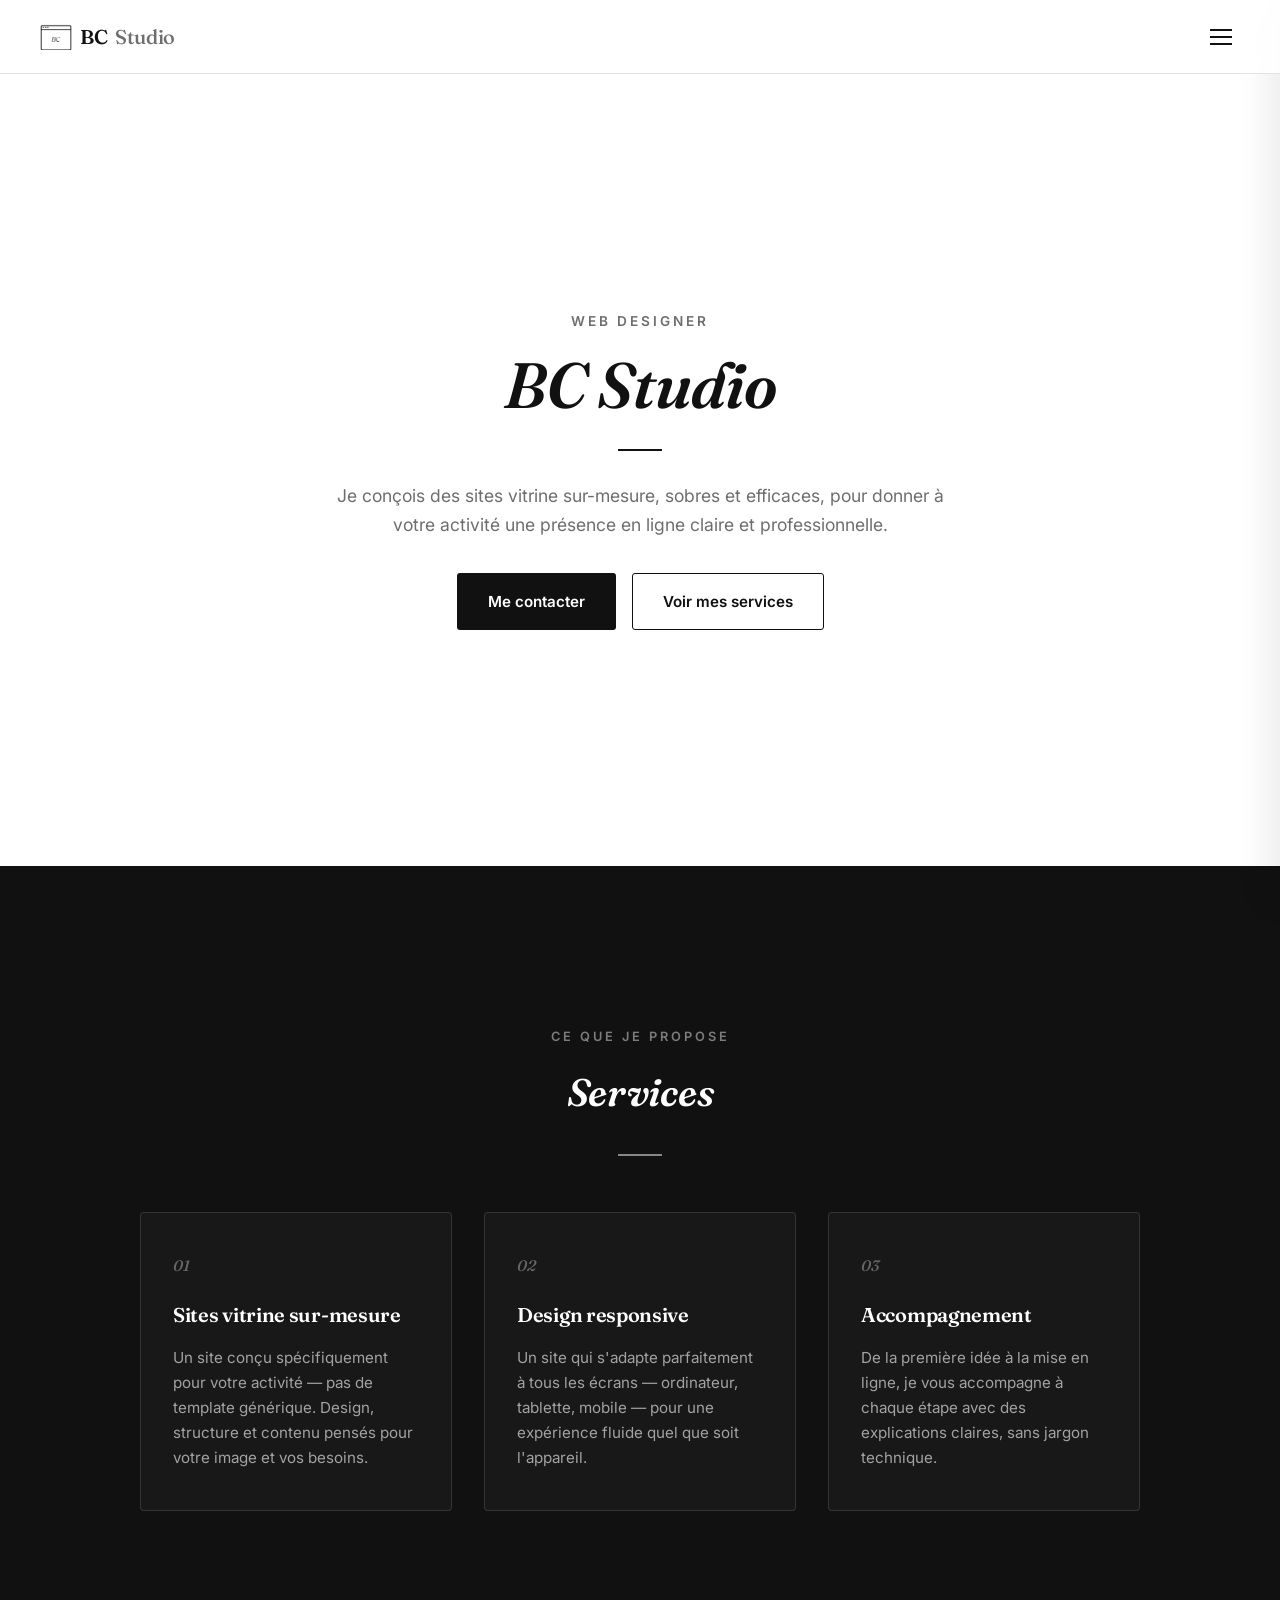
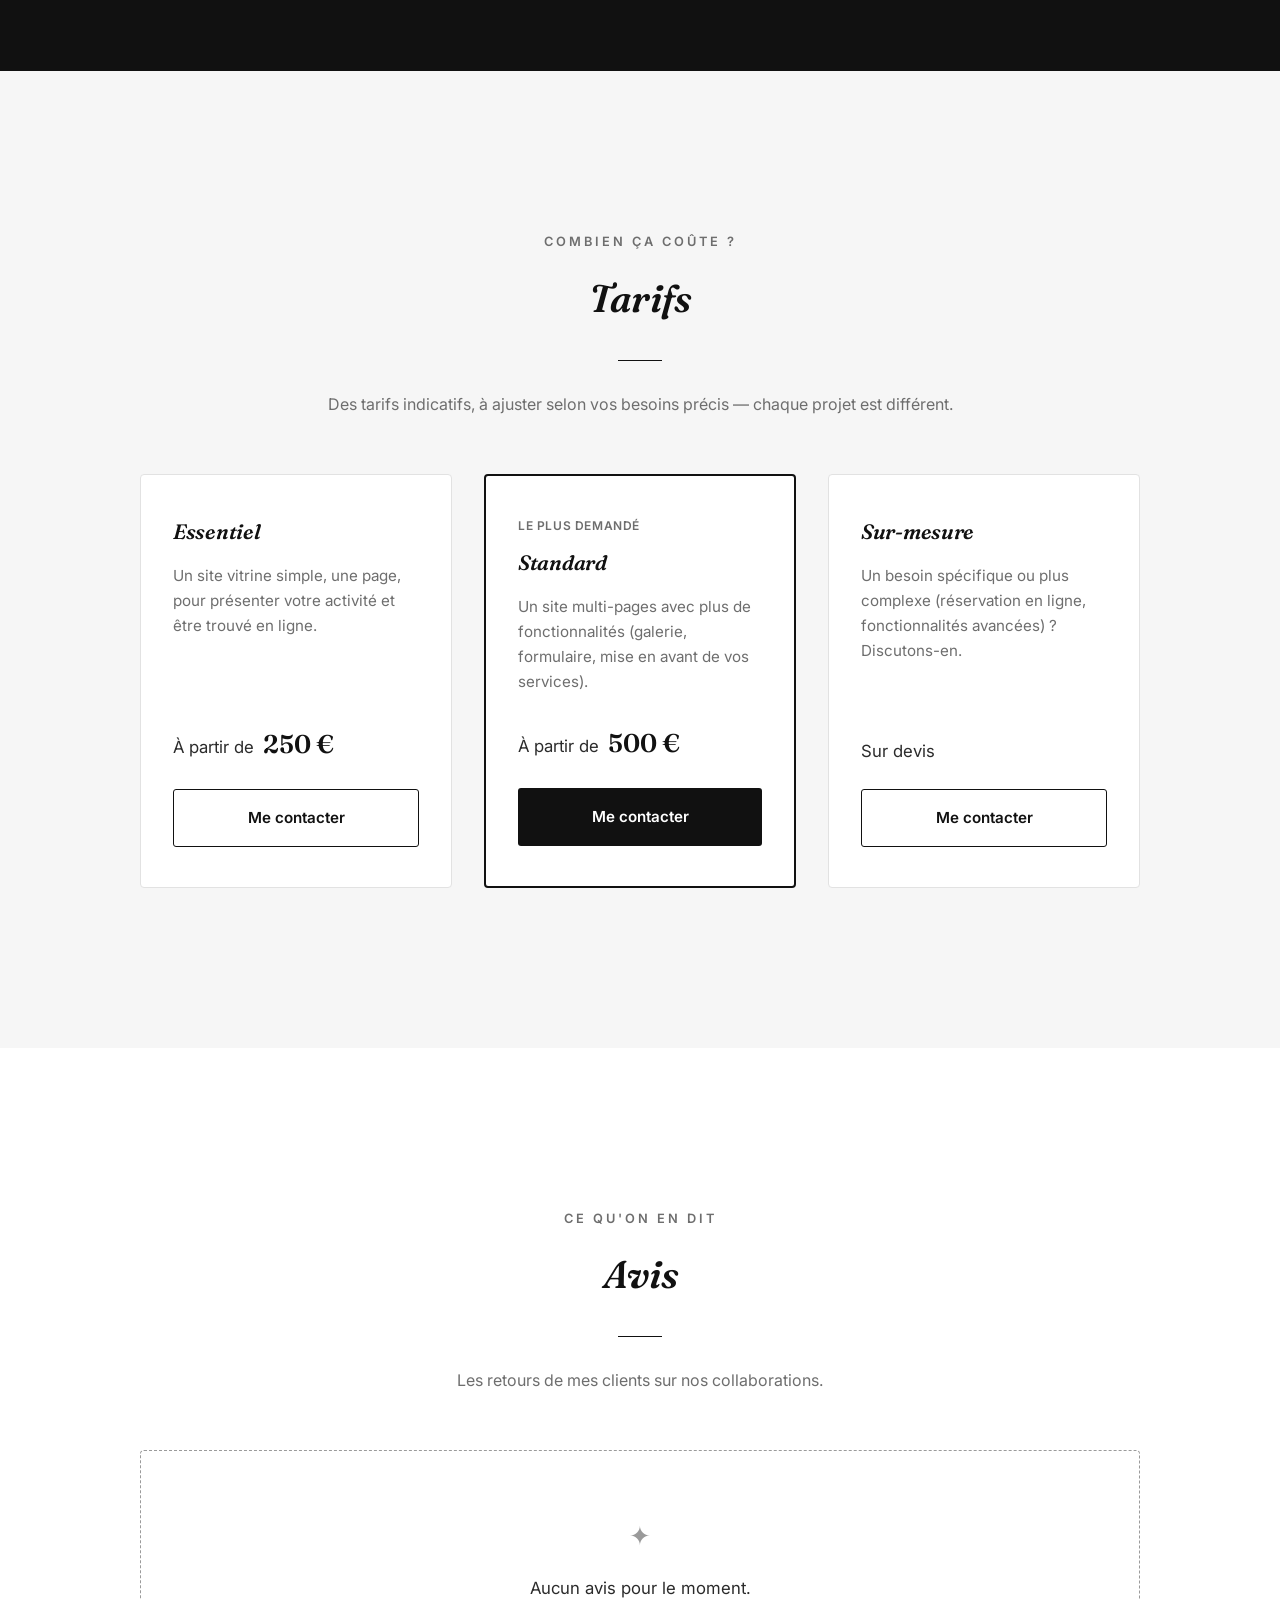
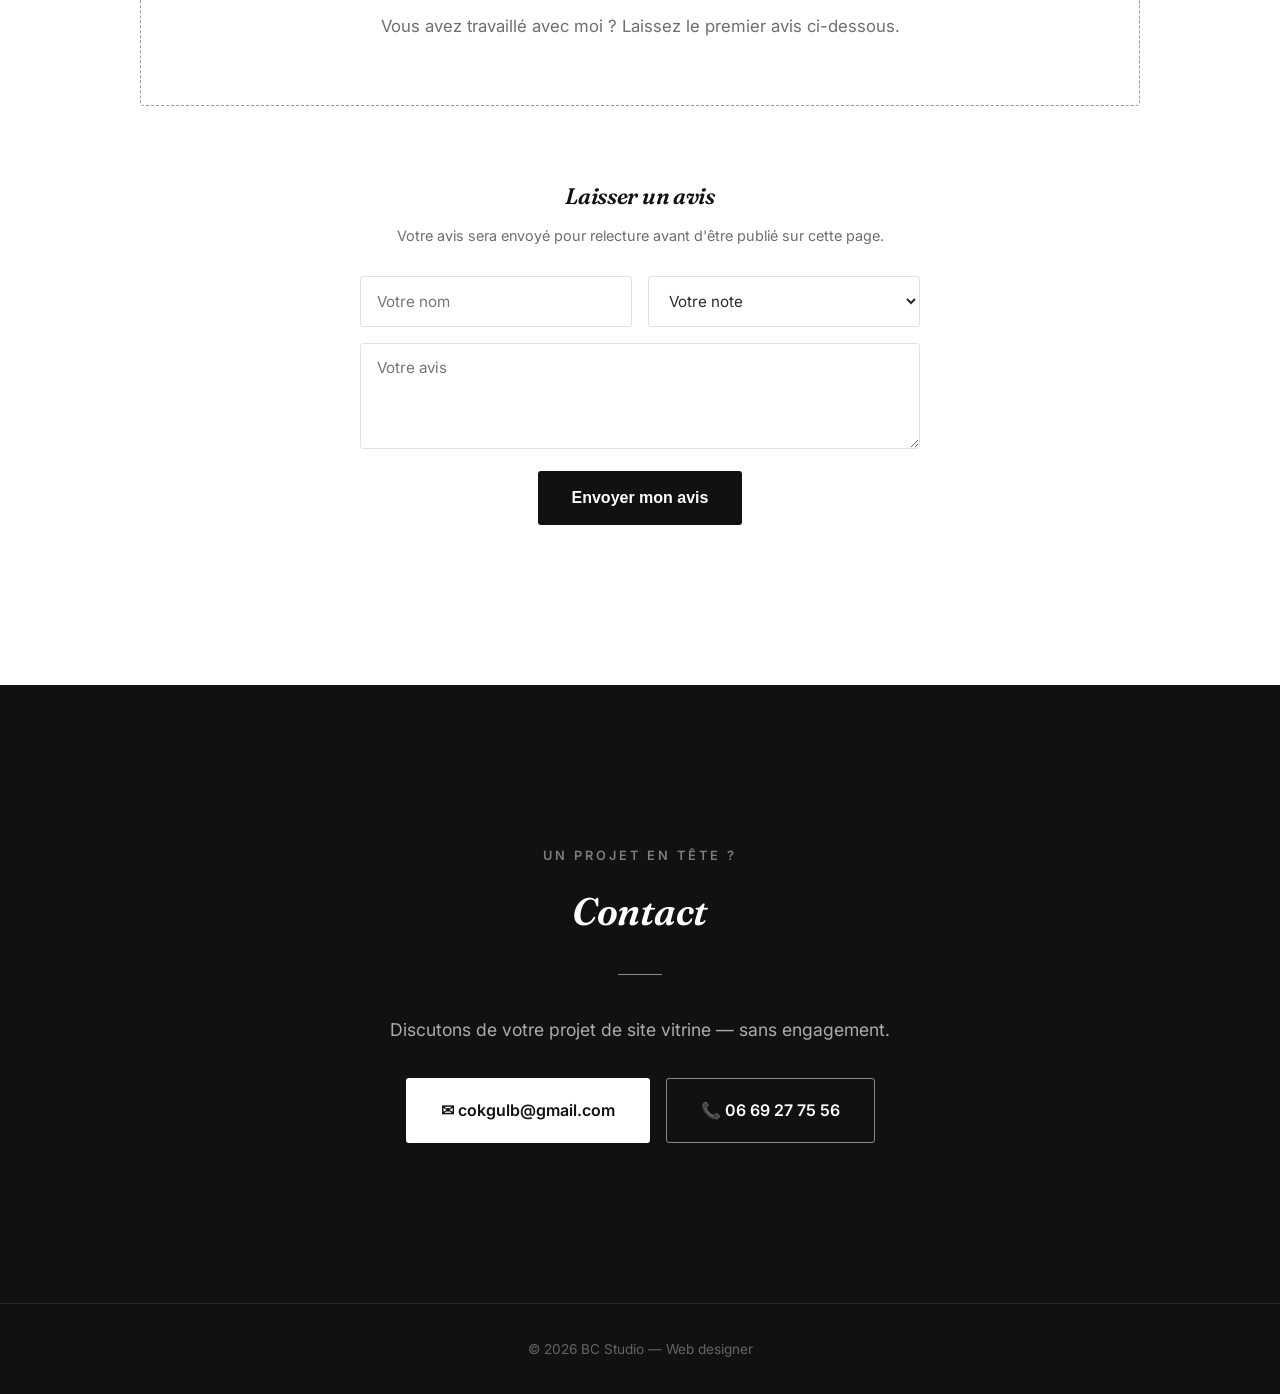
==== index.html @ 3c4952d8 "Sépare Réalisations & Concepts dans une page dédiée Fusionne les liens de nav 'Réalisations' et 'Con" ====
<!DOCTYPE html>
<html lang="fr">
<head>
<meta charset="UTF-8">
<meta name="viewport" content="width=device-width, initial-scale=1.0">
<title>BC Studio — Web Designer</title>
<meta name="description" content="BC Studio — création de sites vitrine sur-mesure pour commerçants et indépendants.">
<link rel="icon" type="image/png" href="images/bc-studio-favicon.png">

<link rel="preconnect" href="https://fonts.googleapis.com">
<link rel="preconnect" href="https://fonts.gstatic.com" crossorigin>
<link href="https://fonts.googleapis.com/css2?family=Fraunces:opsz,wght@9..144,500;9..144,600;9..144,700&family=Inter:wght@400;500;600&display=swap" rel="stylesheet">

<link rel="stylesheet" href="css/style.css">
</head>
<body>

<header class="site-header" id="siteHeader">
  <div class="header-inner">
    <a href="#accueil" class="logo"><img src="images/bc-studio-logo-crop.png" alt="Logo BC Studio" class="logo-icon">BC<span>Studio</span></a>
    <button class="nav-toggle" id="navToggle" aria-label="Menu">
      <span></span><span></span><span></span>
    </button>
  </div>
</header>
<div class="nav-backdrop" id="navBackdrop"></div>
<nav class="nav" id="nav">
  <a href="#accueil">Accueil</a>
  <a href="#services">Services</a>
  <a href="realisations.html">Réalisations &amp; Concepts</a>
  <a href="#tarifs">Tarifs</a>
  <a href="#avis">Avis</a>
  <a href="#contact">Contact</a>
</nav>

<section class="hero" id="accueil">
  <div class="hero-inner fade-in">
    <p class="kicker">Web designer</p>
    <h1>BC Studio</h1>
    <div class="divider-line"></div>
    <p class="hero-text">Je conçois des sites vitrine sur-mesure, sobres et efficaces, pour donner à votre activité une présence en ligne claire et professionnelle.</p>
    <div class="hero-actions">
      <a href="mailto:cokgulb@gmail.com" class="btn btn-primary">Me contacter</a>
      <a href="#services" class="btn btn-outline">Voir mes services</a>
    </div>
  </div>
</section>

<section class="section section-dark" id="services">
  <div class="section-inner">
    <p class="eyebrow fade-in">Ce que je propose</p>
    <h2 class="fade-in">Services</h2>
    <div class="divider-line fade-in"></div>

    <div class="card-grid">
      <div class="card fade-in">
        <div class="card-number">01</div>
        <h3>Sites vitrine sur-mesure</h3>
        <p>Un site conçu spécifiquement pour votre activité — pas de template générique. Design, structure et contenu pensés pour votre image et vos besoins.</p>
      </div>
      <div class="card fade-in">
        <div class="card-number">02</div>
        <h3>Design responsive</h3>
        <p>Un site qui s'adapte parfaitement à tous les écrans — ordinateur, tablette, mobile — pour une expérience fluide quel que soit l'appareil.</p>
      </div>
      <div class="card fade-in">
        <div class="card-number">03</div>
        <h3>Accompagnement</h3>
        <p>De la première idée à la mise en ligne, je vous accompagne à chaque étape avec des explications claires, sans jargon technique.</p>
      </div>
    </div>
  </div>
</section>

<section class="section section-alt" id="tarifs">
  <div class="section-inner">
    <p class="eyebrow fade-in">Combien ça coûte ?</p>
    <h2 class="fade-in">Tarifs</h2>
    <div class="divider-line fade-in"></div>
    <p class="concepts-intro fade-in">Des tarifs indicatifs, à ajuster selon vos besoins précis — chaque projet est différent.</p>

    <div class="pricing-grid">
      <div class="pricing-card fade-in">
        <h3>Essentiel</h3>
        <p class="pricing-desc">Un site vitrine simple, une page, pour présenter votre activité et être trouvé en ligne.</p>
        <div class="pricing-amount">À partir de <span>250 €</span></div>
        <a href="mailto:cokgulb@gmail.com" class="btn btn-outline">Me contacter</a>
      </div>
      <div class="pricing-card pricing-card-highlight fade-in">
        <p class="pricing-tag">Le plus demandé</p>
        <h3>Standard</h3>
        <p class="pricing-desc">Un site multi-pages avec plus de fonctionnalités (galerie, formulaire, mise en avant de vos services).</p>
        <div class="pricing-amount">À partir de <span>500 €</span></div>
        <a href="mailto:cokgulb@gmail.com" class="btn btn-primary">Me contacter</a>
      </div>
      <div class="pricing-card fade-in">
        <h3>Sur-mesure</h3>
        <p class="pricing-desc">Un besoin spécifique ou plus complexe (réservation en ligne, fonctionnalités avancées) ? Discutons-en.</p>
        <div class="pricing-amount">Sur devis</div>
        <a href="mailto:cokgulb@gmail.com" class="btn btn-outline">Me contacter</a>
      </div>
    </div>
  </div>
</section>

<section class="section" id="avis">
  <div class="section-inner">
    <p class="eyebrow fade-in">Ce qu'on en dit</p>
    <h2 class="fade-in">Avis</h2>
    <div class="divider-line fade-in"></div>
    <p class="concepts-intro fade-in">Les retours de mes clients sur nos collaborations.</p>

    <div class="placeholder-block fade-in">
      <div class="placeholder-icon">✦</div>
      <p>Aucun avis pour le moment.</p>
      <p class="placeholder-sub">Vous avez travaillé avec moi ? Laissez le premier avis ci-dessous.</p>
    </div>

    <div class="review-form-wrap fade-in">
      <h3>Laisser un avis</h3>
      <p class="review-form-sub">Votre avis sera envoyé pour relecture avant d'être publié sur cette page.</p>
      <form class="review-form" id="reviewForm">
        <div class="form-row">
          <input type="text" name="nom" placeholder="Votre nom" required>
          <select name="note" required>
            <option value="" disabled selected>Votre note</option>
            <option value="5">★★★★★</option>
            <option value="4">★★★★☆</option>
            <option value="3">★★★☆☆</option>
            <option value="2">★★☆☆☆</option>
            <option value="1">★☆☆☆☆</option>
          </select>
        </div>
        <textarea name="message" placeholder="Votre avis" rows="4" required></textarea>
        <button type="submit" class="btn btn-primary btn-large">Envoyer mon avis</button>
      </form>
      <div class="form-confirmation" id="reviewConfirmation">Merci pour votre avis ! Il sera publié après relecture.</div>
    </div>
  </div>
</section>

<section class="section section-dark" id="contact">
  <div class="section-inner">
    <p class="eyebrow fade-in">Un projet en tête ?</p>
    <h2 class="fade-in">Contact</h2>
    <div class="divider-line fade-in"></div>

    <div class="contact-block fade-in">
      <p class="contact-text">Discutons de votre projet de site vitrine — sans engagement.</p>
      <div class="contact-actions">
        <a href="mailto:cokgulb@gmail.com" class="btn btn-primary btn-large">✉ cokgulb@gmail.com</a>
        <a href="tel:+33669277556" class="btn btn-outline btn-large">📞 06 69 27 75 56</a>
      </div>
    </div>
  </div>
</section>

<footer class="site-footer site-footer-dark">
  <p>&copy; 2026 BC Studio — Web designer</p>
</footer>

<script src="js/script.js"></script>
</body>
</html>
---- css/style.css ----
:root {
  --black: #111111;
  --gray-dark: #2b2b2b;
  --gray: #6e6e6e;
  --gray-mid: #9a9a9a;
  --gray-light: #ececec;
  --gray-lighter: #f6f6f6;
  --white: #ffffff;
  --border: #e2e2e2;
}

* {
  margin: 0;
  padding: 0;
  box-sizing: border-box;
}

html {
  scroll-behavior: smooth;
}

body {
  font-family: "Inter", -apple-system, sans-serif;
  color: var(--gray-dark);
  background: var(--white);
  line-height: 1.65;
  -webkit-font-smoothing: antialiased;
}

h1, h2, h3 {
  font-family: "Fraunces", "Georgia", serif;
  color: var(--black);
  font-weight: 600;
  letter-spacing: -0.3px;
}

a {
  text-decoration: none;
  color: inherit;
}

.fade-in {
  opacity: 0;
  transform: translateY(36px) scale(0.985);
  transition: opacity 1s cubic-bezier(0.16, 1, 0.3, 1), transform 1s cubic-bezier(0.16, 1, 0.3, 1);
}
.fade-in.visible {
  opacity: 1;
  transform: translateY(0) scale(1);
}

.card-grid .card:nth-child(1) { transition-delay: 0s; }
.card-grid .card:nth-child(2) { transition-delay: 0.12s; }
.card-grid .card:nth-child(3) { transition-delay: 0.24s; }

.pricing-grid .pricing-card:nth-child(1) { transition-delay: 0s; }
.pricing-grid .pricing-card:nth-child(2) { transition-delay: 0.12s; }
.pricing-grid .pricing-card:nth-child(3) { transition-delay: 0.24s; }

/* Header */
.site-header {
  position: sticky;
  top: 0;
  z-index: 300;
  background: rgba(255,255,255,0.85);
  backdrop-filter: blur(10px);
  border-bottom: 1px solid var(--border);
  transition: box-shadow 0.3s ease;
}
.site-header.scrolled {
  box-shadow: 0 8px 24px rgba(0,0,0,0.04);
}
.header-inner {
  width: 100%;
  margin: 0 auto;
  padding: 20px 40px;
  display: flex;
  align-items: center;
  justify-content: space-between;
  box-sizing: border-box;
}
.logo {
  font-family: "Fraunces", serif;
  font-weight: 600;
  font-size: 1.25rem;
  color: var(--black);
  letter-spacing: -0.2px;
  display: flex;
  align-items: center;
  gap: 8px;
}
.logo-icon {
  height: 26px;
  width: auto;
  display: block;
}
.logo span {
  font-weight: 500;
  color: var(--gray);
}
.nav {
  position: fixed;
  top: 0;
  right: 0;
  bottom: 0;
  width: 280px;
  max-width: 80vw;
  background: var(--white);
  box-shadow: -12px 0 32px rgba(0,0,0,0.08);
  display: flex;
  flex-direction: column;
  align-items: flex-start;
  gap: 0;
  padding: 100px 32px 32px;
  transform: translateX(100%);
  transition: transform 0.35s cubic-bezier(0.16, 1, 0.3, 1);
  z-index: 200;
}
.nav.open {
  transform: translateX(0);
}
.nav a {
  font-size: 0.85rem;
  font-weight: 600;
  letter-spacing: 0.8px;
  text-transform: uppercase;
  color: var(--gray-dark);
  position: relative;
  width: 100%;
  padding: 16px 0;
  border-bottom: 1px solid var(--border);
}
.nav a::after {
  content: "";
  position: absolute;
  left: 0;
  bottom: -1px;
  width: 0;
  height: 2px;
  background: var(--black);
  transition: width 0.25s ease;
}
.nav a:hover::after {
  width: 100%;
}
.nav-backdrop {
  display: none;
  position: fixed;
  inset: 0;
  background: rgba(17,17,17,0.35);
  z-index: 150;
  opacity: 0;
  transition: opacity 0.35s ease;
}
.nav-backdrop.open {
  display: block;
  opacity: 1;
}
.nav-toggle {
  display: flex;
  flex-direction: column;
  gap: 5px;
  background: none;
  border: none;
  cursor: pointer;
  padding: 8px;
  z-index: 210;
}
.nav-toggle span {
  width: 22px;
  height: 2px;
  background: var(--black);
}

/* Hero */
.hero {
  min-height: 88vh;
  display: flex;
  align-items: center;
  justify-content: center;
  text-align: center;
  padding: 60px 32px;
  background: var(--white);
}
.hero-inner {
  max-width: 640px;
}
.kicker {
  font-size: 0.85rem;
  font-weight: 600;
  letter-spacing: 3px;
  text-transform: uppercase;
  color: var(--gray);
  margin-bottom: 18px;
}
.hero h1 {
  font-size: 4rem;
  font-weight: 600;
  letter-spacing: -1px;
  line-height: 1.08;
  font-style: italic;
}
.divider-line {
  width: 44px;
  height: 1.5px;
  background: var(--black);
  margin: 30px auto;
}
.hero-text {
  font-size: 1.1rem;
  color: var(--gray);
  margin-bottom: 34px;
}
.hero-actions {
  display: flex;
  gap: 16px;
  justify-content: center;
  flex-wrap: wrap;
}

/* Buttons */
.btn {
  display: inline-block;
  padding: 15px 30px;
  font-size: 0.95rem;
  font-weight: 600;
  border-radius: 3px;
  transition: all 0.25s ease;
  border: 1.5px solid transparent;
}
.btn-primary {
  background: var(--black);
  color: var(--white);
}
.btn-primary:hover {
  background: var(--gray-dark);
}
.btn-outline {
  background: transparent;
  color: var(--black);
  border-color: var(--black);
}
.btn-outline:hover {
  background: var(--black);
  color: var(--white);
}
.btn-large {
  padding: 18px 34px;
  font-size: 1rem;
}
.section-dark .btn-primary {
  background: var(--white);
  color: var(--black);
}
.section-dark .btn-primary:hover {
  background: rgba(255,255,255,0.85);
}
.section-dark .btn-outline {
  color: var(--white);
  border-color: rgba(255,255,255,0.5);
}
.section-dark .btn-outline:hover {
  background: var(--white);
  color: var(--black);
}

/* Sections */
.section {
  padding: 160px 32px;
}
.section-alt {
  background: var(--gray-lighter);
}
.section-dark {
  background: var(--black);
  color: rgba(255,255,255,0.7);
}
.section-dark .eyebrow {
  color: rgba(255,255,255,0.45);
}
.section-dark h2 {
  color: var(--white);
}
.section-dark .divider-line {
  background: rgba(255,255,255,0.5);
}
.section-inner {
  max-width: 1000px;
  margin: 0 auto;
  text-align: center;
}
.eyebrow {
  font-size: 0.8rem;
  font-weight: 600;
  letter-spacing: 3px;
  text-transform: uppercase;
  color: var(--gray);
  margin-bottom: 14px;
}
.section h2 {
  font-size: 2.4rem;
  font-style: italic;
}

/* Card grid */
.card-grid {
  margin-top: 56px;
  display: grid;
  grid-template-columns: repeat(3, 1fr);
  gap: 32px;
  text-align: left;
}
.card {
  padding: 40px 32px;
  border: 1px solid rgba(255,255,255,0.12);
  border-radius: 4px;
  background: rgba(255,255,255,0.03);
  transition: border-color 0.4s ease, transform 0.4s cubic-bezier(0.16, 1, 0.3, 1), background 0.4s ease;
}
.card:hover {
  border-color: rgba(255,255,255,0.4);
  background: rgba(255,255,255,0.06);
  transform: translateY(-6px);
}
.card-number {
  font-family: "Fraunces", serif;
  font-style: italic;
  font-size: 0.95rem;
  font-weight: 500;
  color: rgba(255,255,255,0.35);
  margin-bottom: 20px;
}
.card h3 {
  font-size: 1.25rem;
  margin-bottom: 14px;
  color: var(--white);
}
.card p {
  color: rgba(255,255,255,0.6);
  font-size: 0.95rem;
}

/* Placeholder block */
.placeholder-block {
  margin-top: 56px;
  padding: 64px 32px;
  border: 1px dashed var(--gray-mid);
  border-radius: 4px;
  background: var(--white);
}
.placeholder-icon {
  font-size: 1.6rem;
  color: var(--gray-mid);
  margin-bottom: 18px;
}
.placeholder-block p {
  font-size: 1.05rem;
  color: var(--gray-dark);
}
.placeholder-sub {
  margin-top: 10px;
  font-size: 0.9rem;
  color: var(--gray) !important;
}

/* Concepts */
.concepts-intro {
  max-width: 640px;
  margin: 0 auto;
  color: var(--gray);
  font-size: 1rem;
}
.concept-card {
  margin-top: 56px;
  display: grid;
  grid-template-columns: 0.9fr 1.1fr;
  border: 1px solid var(--border);
  border-radius: 4px;
  overflow: hidden;
  text-align: left;
  background: var(--white);
}
.concept-media {
  position: relative;
  min-height: 260px;
  background: var(--gray-lighter);
  display: flex;
  align-items: center;
  justify-content: center;
  padding: 36px 44px 44px 36px;
}
.browser-mock {
  width: 100%;
  border-radius: 6px;
  overflow: hidden;
  background: var(--white);
  border: 1px solid var(--border);
  box-shadow: 0 24px 48px rgba(0,0,0,0.16);
}
.browser-bar {
  display: flex;
  gap: 6px;
  padding: 9px 12px;
  background: #e9e9e9;
}
.browser-bar span {
  width: 8px;
  height: 8px;
  border-radius: 50%;
  background: #cfcfcf;
}
.browser-mock img {
  display: block;
  width: 100%;
}
.concept-thumbs {
  position: absolute;
  bottom: -18px;
  right: 12px;
  display: flex;
}
.concept-thumbs img {
  width: 96px;
  border-radius: 4px;
  border: 3px solid var(--white);
  box-shadow: 0 12px 24px rgba(0,0,0,0.2);
  object-fit: cover;
  height: 64px;
}
.concept-thumbs img:first-child {
  transform: rotate(-7deg);
  margin-right: -22px;
  z-index: 1;
}
.concept-thumbs img:last-child {
  transform: rotate(5deg);
}
.concept-info {
  padding: 44px 40px;
  display: flex;
  flex-direction: column;
  justify-content: center;
}
.concept-badge {
  display: inline-block;
  align-self: flex-start;
  font-size: 0.75rem;
  font-weight: 600;
  letter-spacing: 0.8px;
  text-transform: uppercase;
  color: var(--gray-dark);
  background: var(--gray-light);
  border: 1px solid var(--border);
  border-radius: 20px;
  padding: 6px 14px;
  margin-bottom: 18px;
}
.concept-info h3 {
  font-size: 1.6rem;
  margin-bottom: 14px;
  font-style: italic;
}
.concept-info p {
  color: var(--gray);
  font-size: 0.95rem;
}

/* Tarifs */
.pricing-grid {
  margin-top: 56px;
  display: grid;
  grid-template-columns: repeat(3, 1fr);
  gap: 32px;
  text-align: left;
  align-items: stretch;
}
.pricing-card {
  padding: 40px 32px;
  border: 1px solid var(--border);
  border-radius: 4px;
  background: var(--white);
  display: flex;
  flex-direction: column;
  transition: border-color 0.4s ease, transform 0.4s cubic-bezier(0.16, 1, 0.3, 1);
}
.pricing-card:hover {
  border-color: var(--black);
  transform: translateY(-6px);
}
.pricing-card-highlight {
  border-color: var(--black);
  border-width: 2px;
}
.pricing-tag {
  font-size: 0.75rem;
  font-weight: 600;
  letter-spacing: 0.6px;
  text-transform: uppercase;
  color: var(--gray);
  margin-bottom: 10px;
}
.pricing-card h3 {
  font-size: 1.3rem;
  font-style: italic;
  margin-bottom: 14px;
}
.pricing-desc {
  color: var(--gray);
  font-size: 0.95rem;
  flex-grow: 1;
}
.pricing-amount {
  margin: 28px 0 24px;
  font-size: 1.05rem;
  color: var(--gray-dark);
}
.pricing-amount span {
  font-family: "Fraunces", serif;
  font-weight: 600;
  font-size: 1.6rem;
  color: var(--black);
  margin-left: 4px;
}
.pricing-card .btn {
  text-align: center;
}

/* Avis */
.review-grid {
  margin-top: 56px;
  display: grid;
  grid-template-columns: repeat(3, 1fr);
  gap: 32px;
  text-align: left;
}
.review-card {
  padding: 36px 30px;
  border: 1px solid var(--border);
  border-radius: 4px;
  background: var(--gray-lighter);
}
.review-stars {
  color: var(--black);
  letter-spacing: 2px;
  margin-bottom: 16px;
}
.review-text {
  font-size: 0.95rem;
  color: var(--gray-dark);
  margin-bottom: 16px;
}
.review-author {
  font-size: 0.85rem;
  color: var(--gray);
  font-weight: 600;
}
.review-form-wrap {
  margin-top: 72px;
  max-width: 560px;
  margin-left: auto;
  margin-right: auto;
  text-align: center;
}
.review-form-wrap h3 {
  font-size: 1.4rem;
  font-style: italic;
  margin-bottom: 10px;
}
.review-form-sub {
  color: var(--gray);
  font-size: 0.9rem;
  margin-bottom: 28px;
}
.review-form {
  display: flex;
  flex-direction: column;
  gap: 16px;
  text-align: left;
}
.review-form .form-row {
  display: flex;
  gap: 16px;
}
.review-form input,
.review-form select,
.review-form textarea {
  width: 100%;
  padding: 14px 16px;
  border: 1px solid var(--border);
  border-radius: 3px;
  font-family: inherit;
  font-size: 0.95rem;
  color: var(--gray-dark);
  background: var(--white);
}
.review-form textarea {
  resize: vertical;
}
.review-form button {
  align-self: center;
  margin-top: 6px;
  border: none;
  cursor: pointer;
}
.form-confirmation {
  display: none;
  margin-top: 20px;
  padding: 16px;
  background: var(--gray-light);
  border-radius: 4px;
  font-size: 0.9rem;
  color: var(--gray-dark);
  text-align: center;
}
.form-confirmation.visible {
  display: block;
}

/* Contact */
.contact-block {
  margin-top: 40px;
}
.contact-text {
  font-size: 1.1rem;
  color: rgba(255,255,255,0.65);
  margin-bottom: 34px;
}
.contact-actions {
  display: flex;
  gap: 16px;
  justify-content: center;
  flex-wrap: wrap;
}

/* Footer */
.site-footer {
  padding: 34px 32px;
  text-align: center;
  border-top: 1px solid var(--border);
}
.site-footer p {
  font-size: 0.85rem;
  color: var(--gray-mid);
}
.site-footer-dark {
  background: var(--black);
  border-top: 1px solid rgba(255,255,255,0.1);
}
.site-footer-dark p {
  color: rgba(255,255,255,0.35);
}

/* Responsive */
@media (max-width: 960px) {
  .hero h1 {
    font-size: 2.6rem;
  }
  .card-grid {
    grid-template-columns: 1fr;
  }
  .pricing-grid {
    grid-template-columns: 1fr;
  }
  .concept-card {
    grid-template-columns: 1fr;
  }
  .concept-media {
    min-height: 200px;
  }
  .section {
    padding: 70px 24px;
  }
  .review-grid {
    grid-template-columns: 1fr;
  }
  .review-form .form-row {
    flex-direction: column;
  }
}
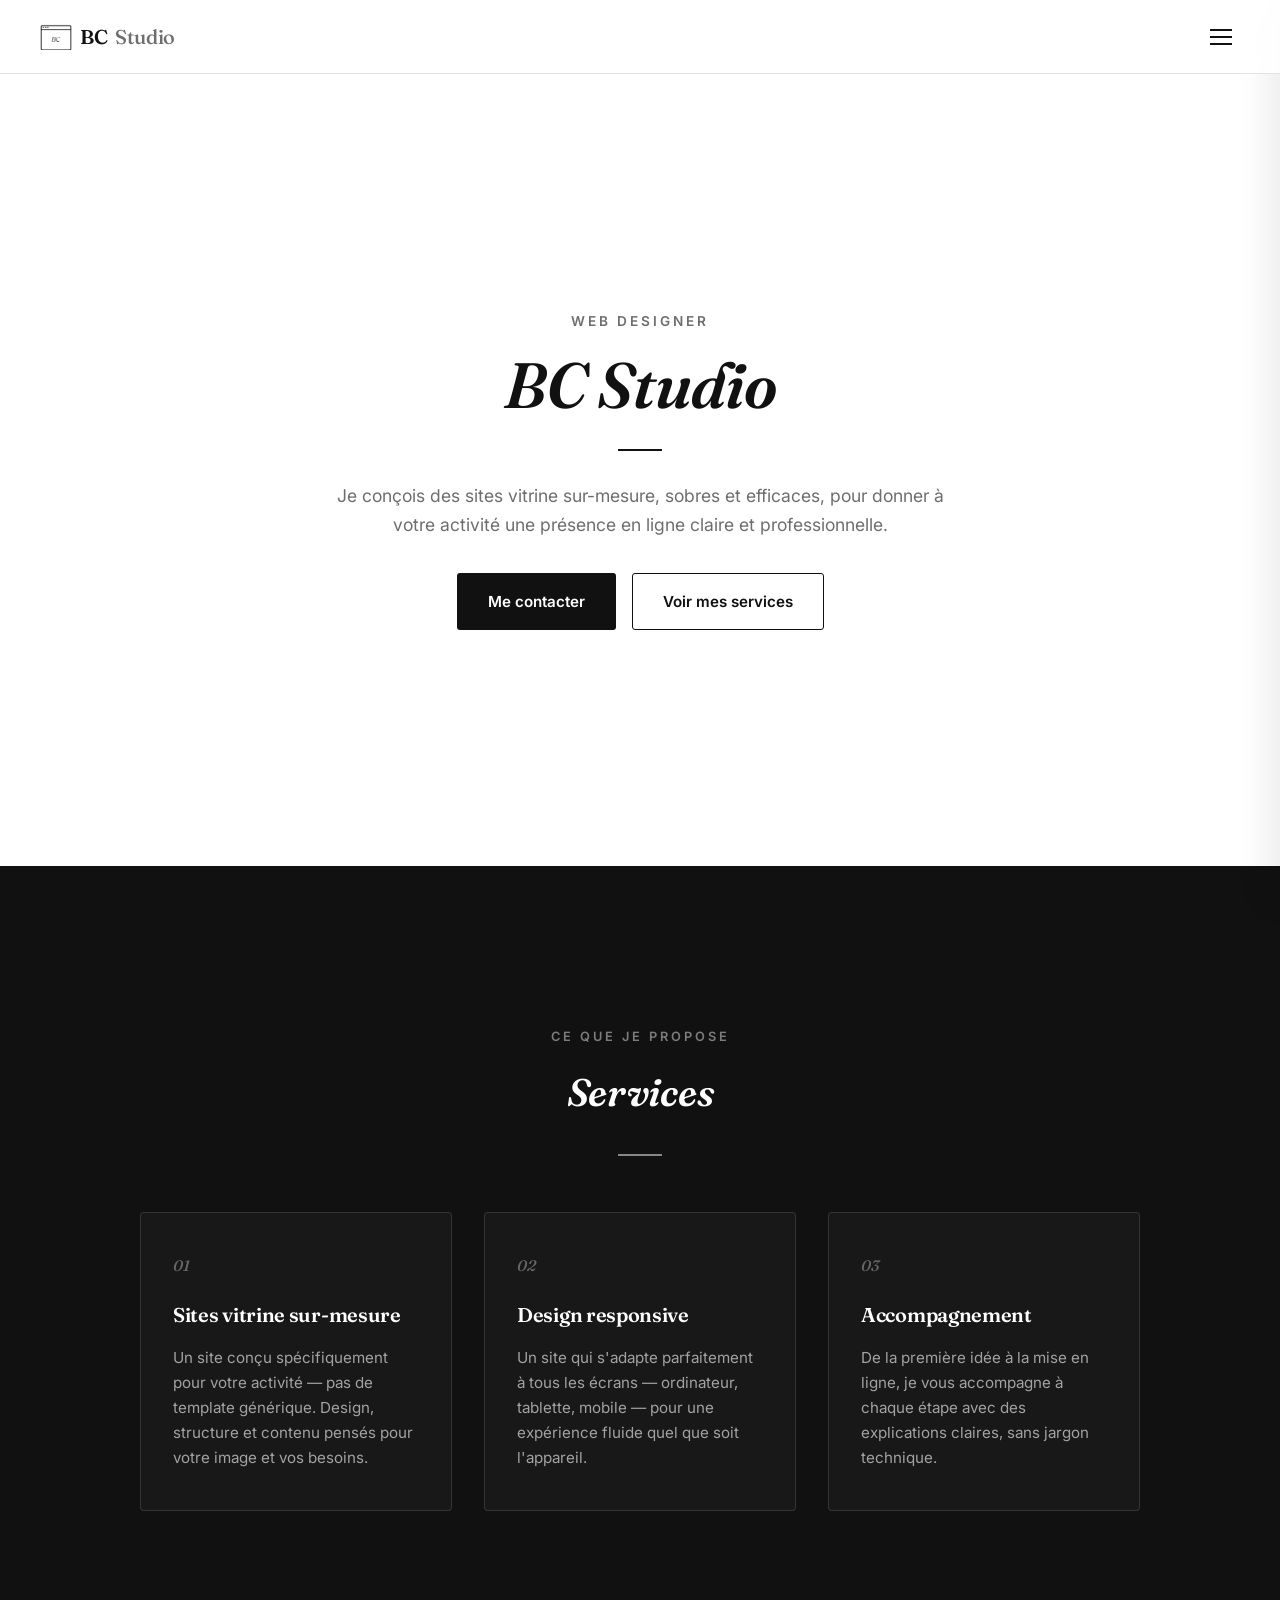
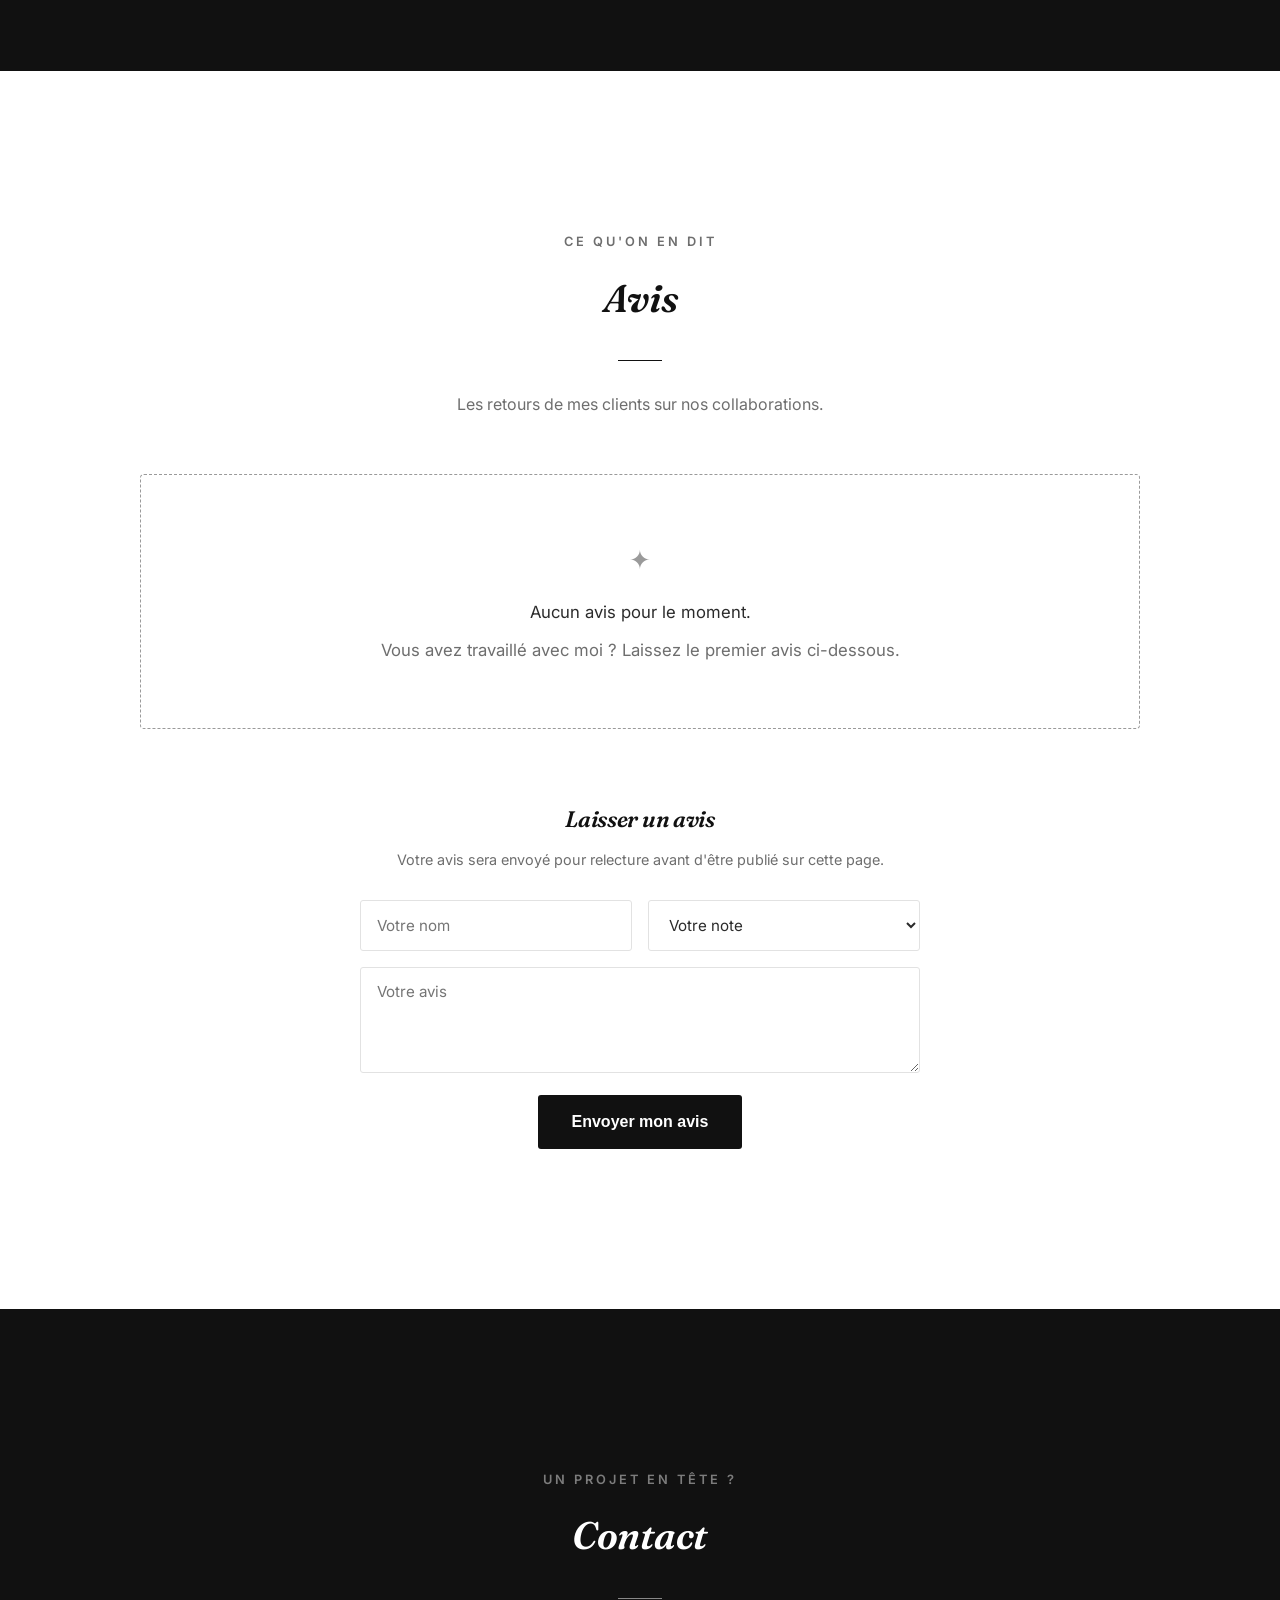
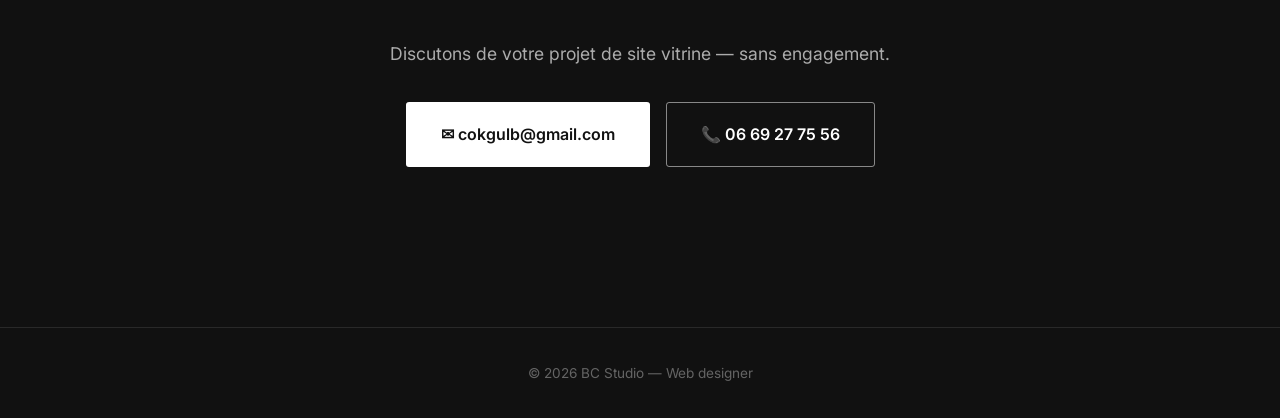
==== commit 5f587c21: "Sépare Tarifs dans une page dédiée Même logique que Réalisations & Concepts : le lien de nav 'Tarifs" ====
--- a/index.html
+++ b/index.html
@@ -28,7 +28,7 @@
   <a href="#accueil">Accueil</a>
   <a href="#services">Services</a>
   <a href="realisations.html">Réalisations &amp; Concepts</a>
-  <a href="#tarifs">Tarifs</a>
+  <a href="tarifs.html">Tarifs</a>
   <a href="#avis">Avis</a>
   <a href="#contact">Contact</a>
 </nav>
@@ -67,37 +67,6 @@
         <div class="card-number">03</div>
         <h3>Accompagnement</h3>
         <p>De la première idée à la mise en ligne, je vous accompagne à chaque étape avec des explications claires, sans jargon technique.</p>
-      </div>
-    </div>
-  </div>
-</section>
-
-<section class="section section-alt" id="tarifs">
-  <div class="section-inner">
-    <p class="eyebrow fade-in">Combien ça coûte ?</p>
-    <h2 class="fade-in">Tarifs</h2>
-    <div class="divider-line fade-in"></div>
-    <p class="concepts-intro fade-in">Des tarifs indicatifs, à ajuster selon vos besoins précis — chaque projet est différent.</p>
-
-    <div class="pricing-grid">
-      <div class="pricing-card fade-in">
-        <h3>Essentiel</h3>
-        <p class="pricing-desc">Un site vitrine simple, une page, pour présenter votre activité et être trouvé en ligne.</p>
-        <div class="pricing-amount">À partir de <span>250 €</span></div>
-        <a href="mailto:cokgulb@gmail.com" class="btn btn-outline">Me contacter</a>
-      </div>
-      <div class="pricing-card pricing-card-highlight fade-in">
-        <p class="pricing-tag">Le plus demandé</p>
-        <h3>Standard</h3>
-        <p class="pricing-desc">Un site multi-pages avec plus de fonctionnalités (galerie, formulaire, mise en avant de vos services).</p>
-        <div class="pricing-amount">À partir de <span>500 €</span></div>
-        <a href="mailto:cokgulb@gmail.com" class="btn btn-primary">Me contacter</a>
-      </div>
-      <div class="pricing-card fade-in">
-        <h3>Sur-mesure</h3>
-        <p class="pricing-desc">Un besoin spécifique ou plus complexe (réservation en ligne, fonctionnalités avancées) ? Discutons-en.</p>
-        <div class="pricing-amount">Sur devis</div>
-        <a href="mailto:cokgulb@gmail.com" class="btn btn-outline">Me contacter</a>
       </div>
     </div>
   </div>
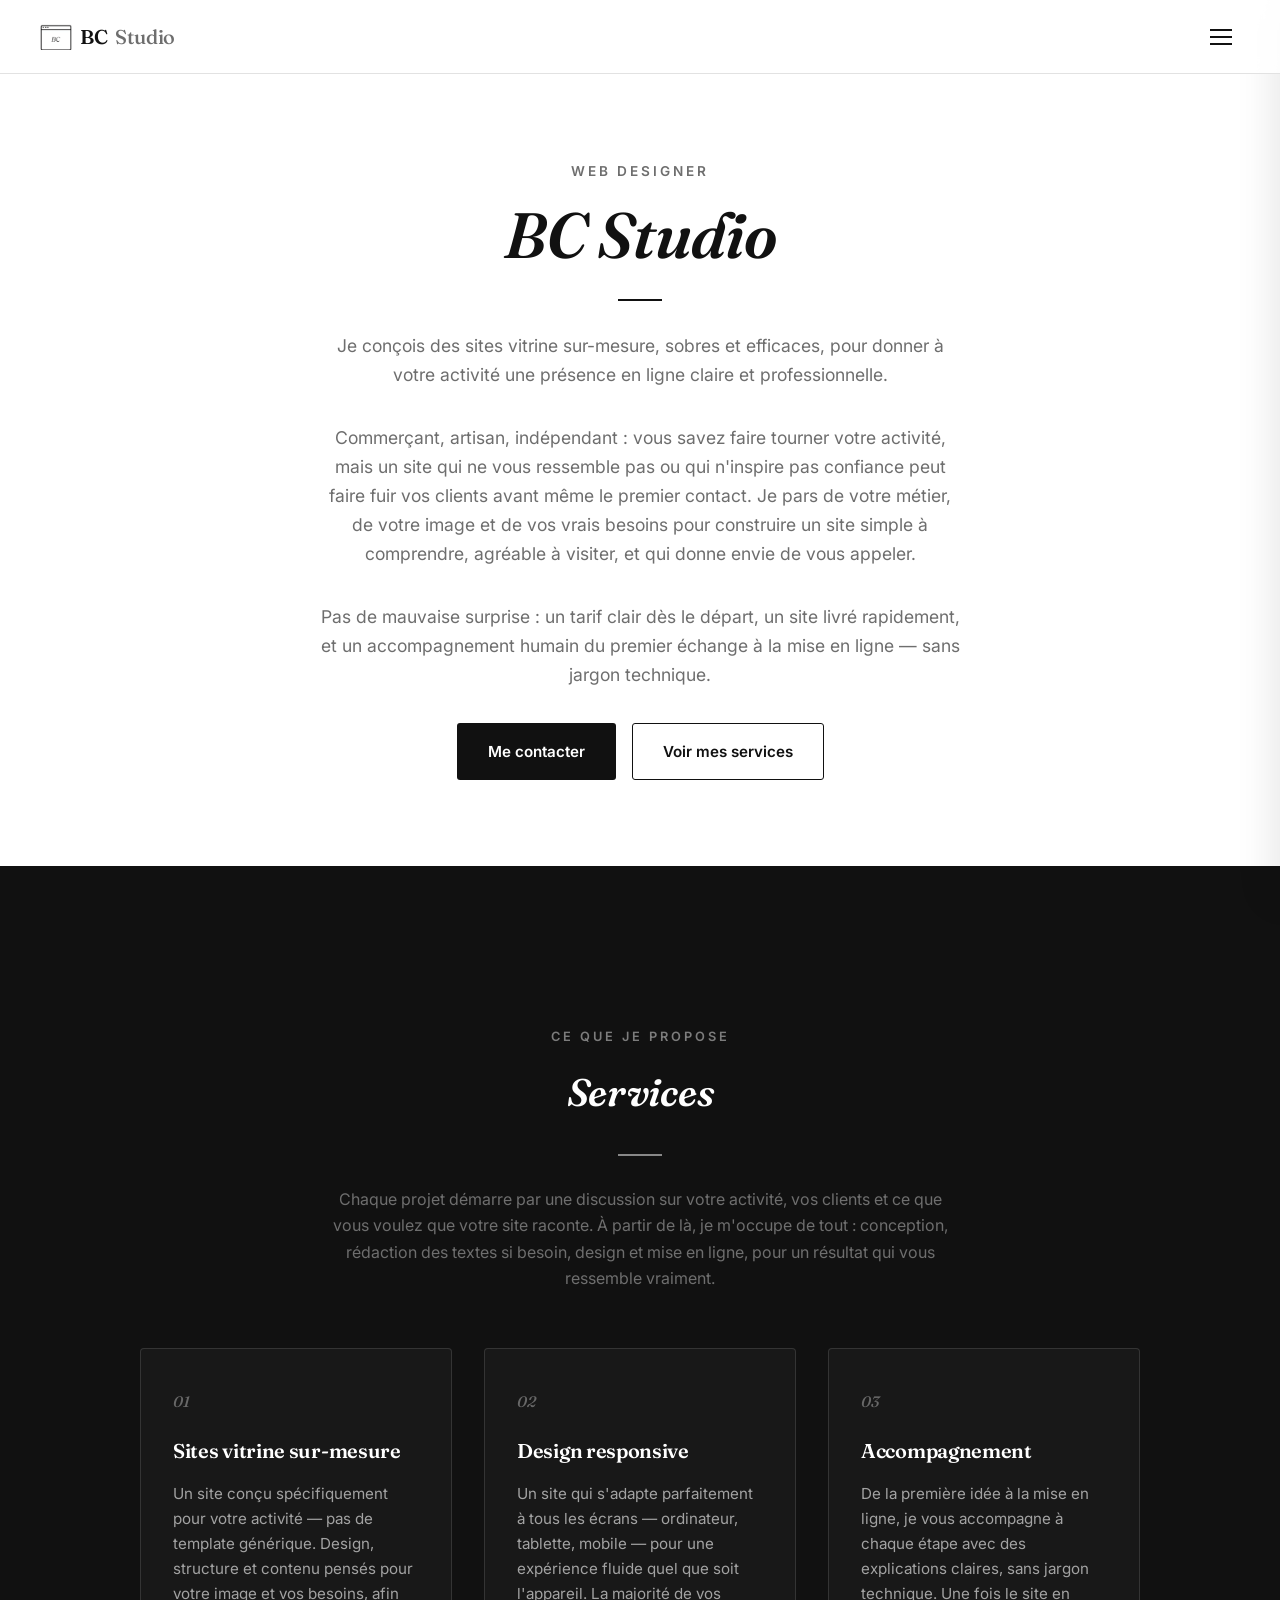
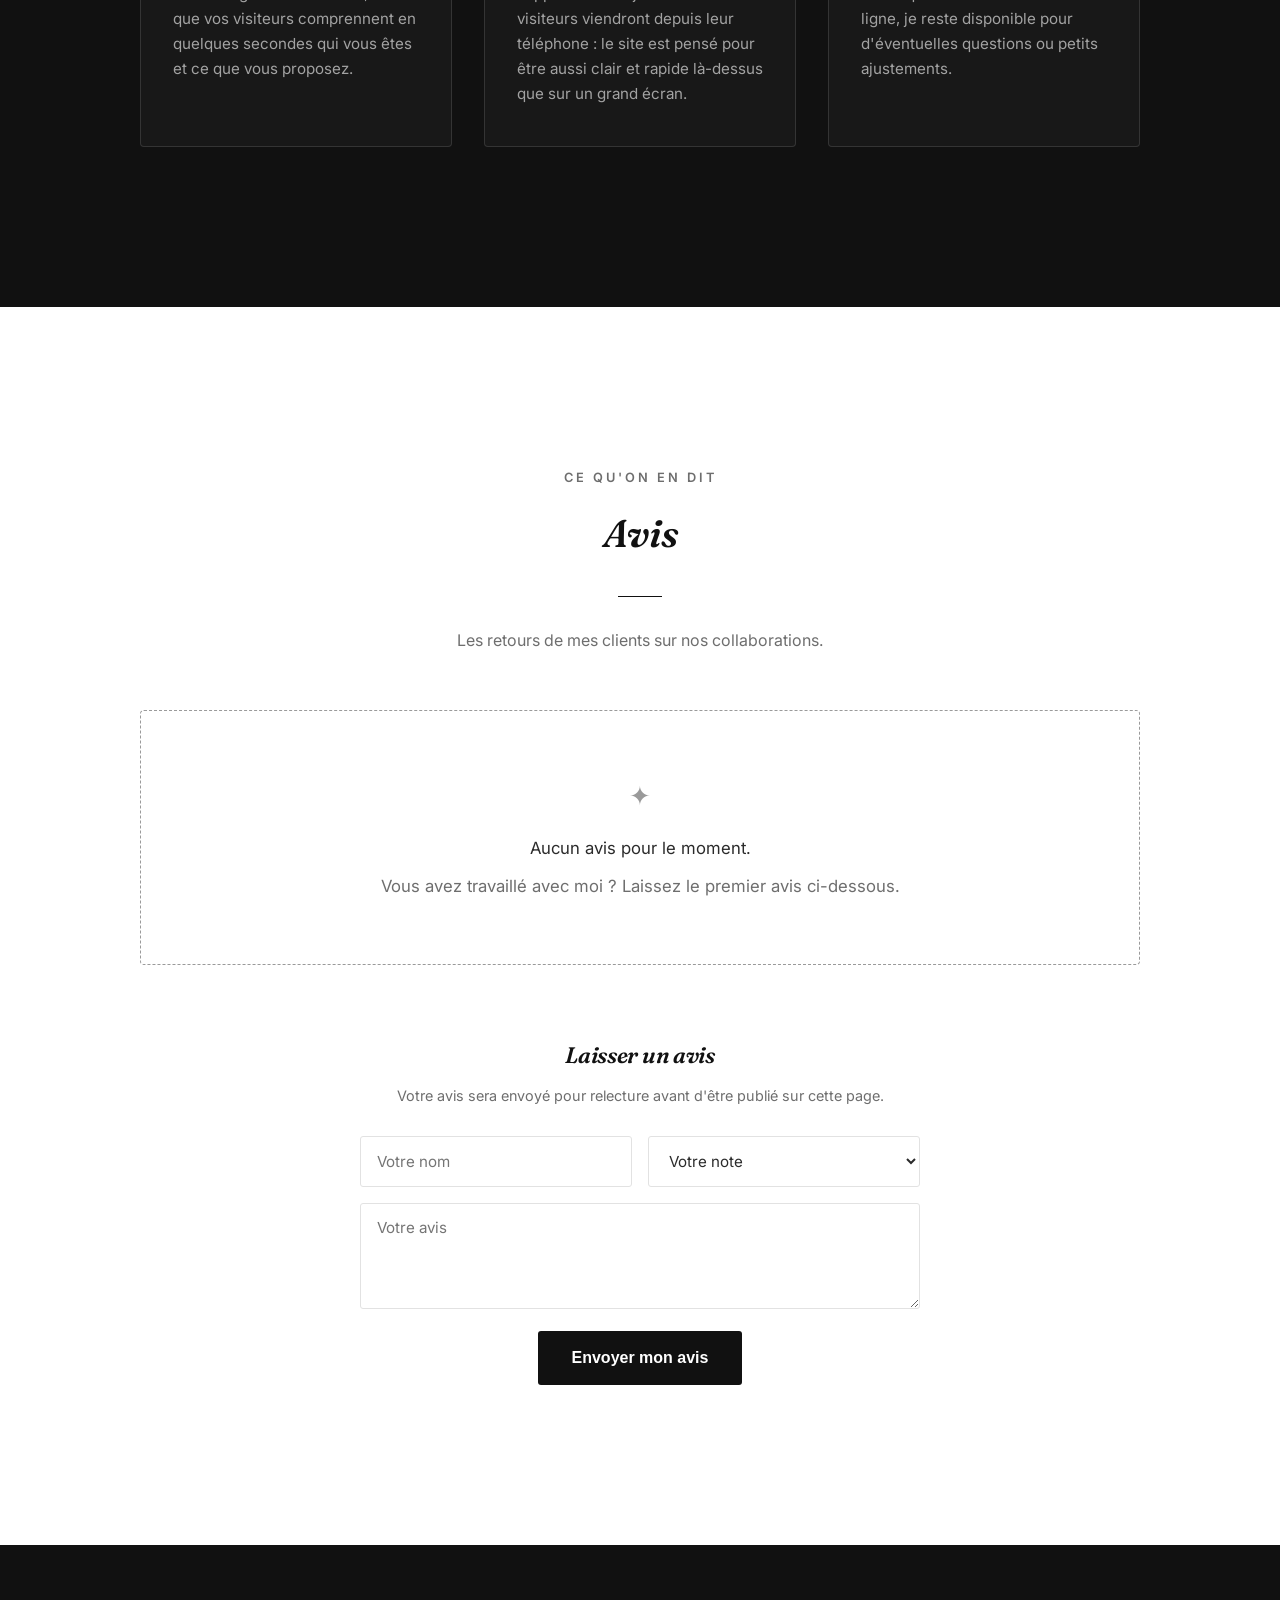
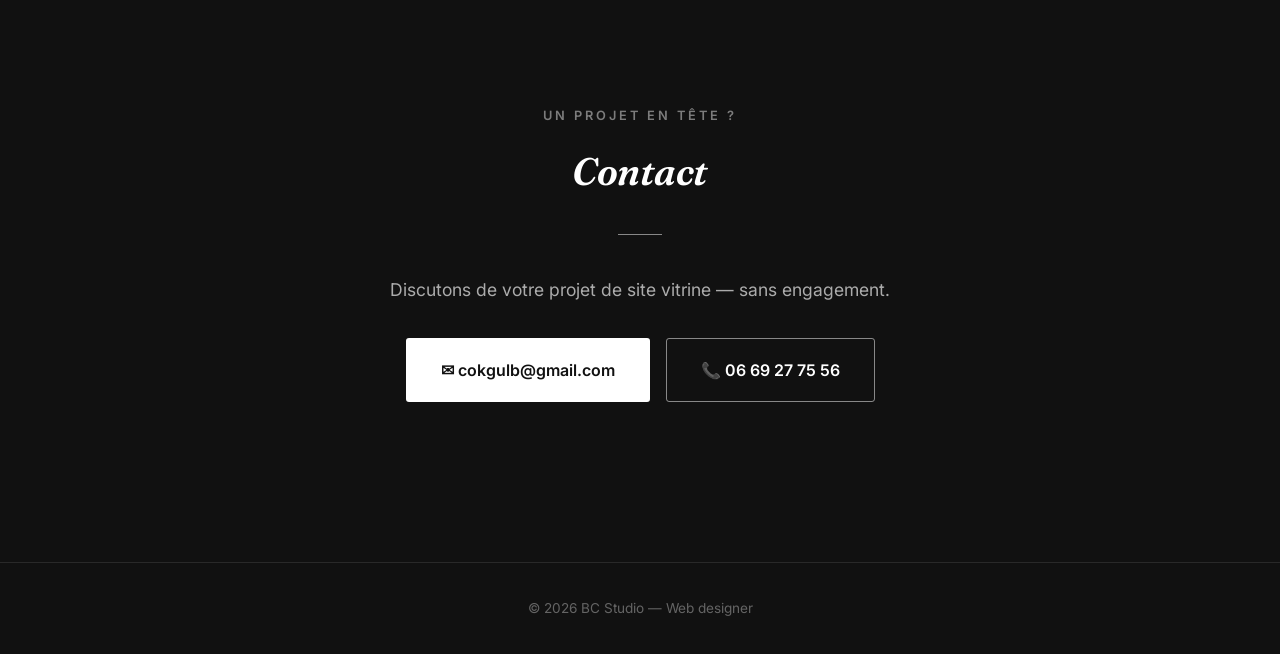
==== commit 2da448a1: "Étoffe les textes des sections Accueil et Services Ajoute plus de contexte sur la démarche et les pr" ====
--- a/index.html
+++ b/index.html
@@ -39,6 +39,8 @@
     <h1>BC Studio</h1>
     <div class="divider-line"></div>
     <p class="hero-text">Je conçois des sites vitrine sur-mesure, sobres et efficaces, pour donner à votre activité une présence en ligne claire et professionnelle.</p>
+    <p class="hero-text">Commerçant, artisan, indépendant : vous savez faire tourner votre activité, mais un site qui ne vous ressemble pas ou qui n'inspire pas confiance peut faire fuir vos clients avant même le premier contact. Je pars de votre métier, de votre image et de vos vrais besoins pour construire un site simple à comprendre, agréable à visiter, et qui donne envie de vous appeler.</p>
+    <p class="hero-text">Pas de mauvaise surprise : un tarif clair dès le départ, un site livré rapidement, et un accompagnement humain du premier échange à la mise en ligne — sans jargon technique.</p>
     <div class="hero-actions">
       <a href="mailto:cokgulb@gmail.com" class="btn btn-primary">Me contacter</a>
       <a href="#services" class="btn btn-outline">Voir mes services</a>
@@ -51,22 +53,23 @@
     <p class="eyebrow fade-in">Ce que je propose</p>
     <h2 class="fade-in">Services</h2>
     <div class="divider-line fade-in"></div>
+    <p class="concepts-intro fade-in">Chaque projet démarre par une discussion sur votre activité, vos clients et ce que vous voulez que votre site raconte. À partir de là, je m'occupe de tout : conception, rédaction des textes si besoin, design et mise en ligne, pour un résultat qui vous ressemble vraiment.</p>
 
     <div class="card-grid">
       <div class="card fade-in">
         <div class="card-number">01</div>
         <h3>Sites vitrine sur-mesure</h3>
-        <p>Un site conçu spécifiquement pour votre activité — pas de template générique. Design, structure et contenu pensés pour votre image et vos besoins.</p>
+        <p>Un site conçu spécifiquement pour votre activité — pas de template générique. Design, structure et contenu pensés pour votre image et vos besoins, afin que vos visiteurs comprennent en quelques secondes qui vous êtes et ce que vous proposez.</p>
       </div>
       <div class="card fade-in">
         <div class="card-number">02</div>
         <h3>Design responsive</h3>
-        <p>Un site qui s'adapte parfaitement à tous les écrans — ordinateur, tablette, mobile — pour une expérience fluide quel que soit l'appareil.</p>
+        <p>Un site qui s'adapte parfaitement à tous les écrans — ordinateur, tablette, mobile — pour une expérience fluide quel que soit l'appareil. La majorité de vos visiteurs viendront depuis leur téléphone : le site est pensé pour être aussi clair et rapide là-dessus que sur un grand écran.</p>
       </div>
       <div class="card fade-in">
         <div class="card-number">03</div>
         <h3>Accompagnement</h3>
-        <p>De la première idée à la mise en ligne, je vous accompagne à chaque étape avec des explications claires, sans jargon technique.</p>
+        <p>De la première idée à la mise en ligne, je vous accompagne à chaque étape avec des explications claires, sans jargon technique. Une fois le site en ligne, je reste disponible pour d'éventuelles questions ou petits ajustements.</p>
       </div>
     </div>
   </div>
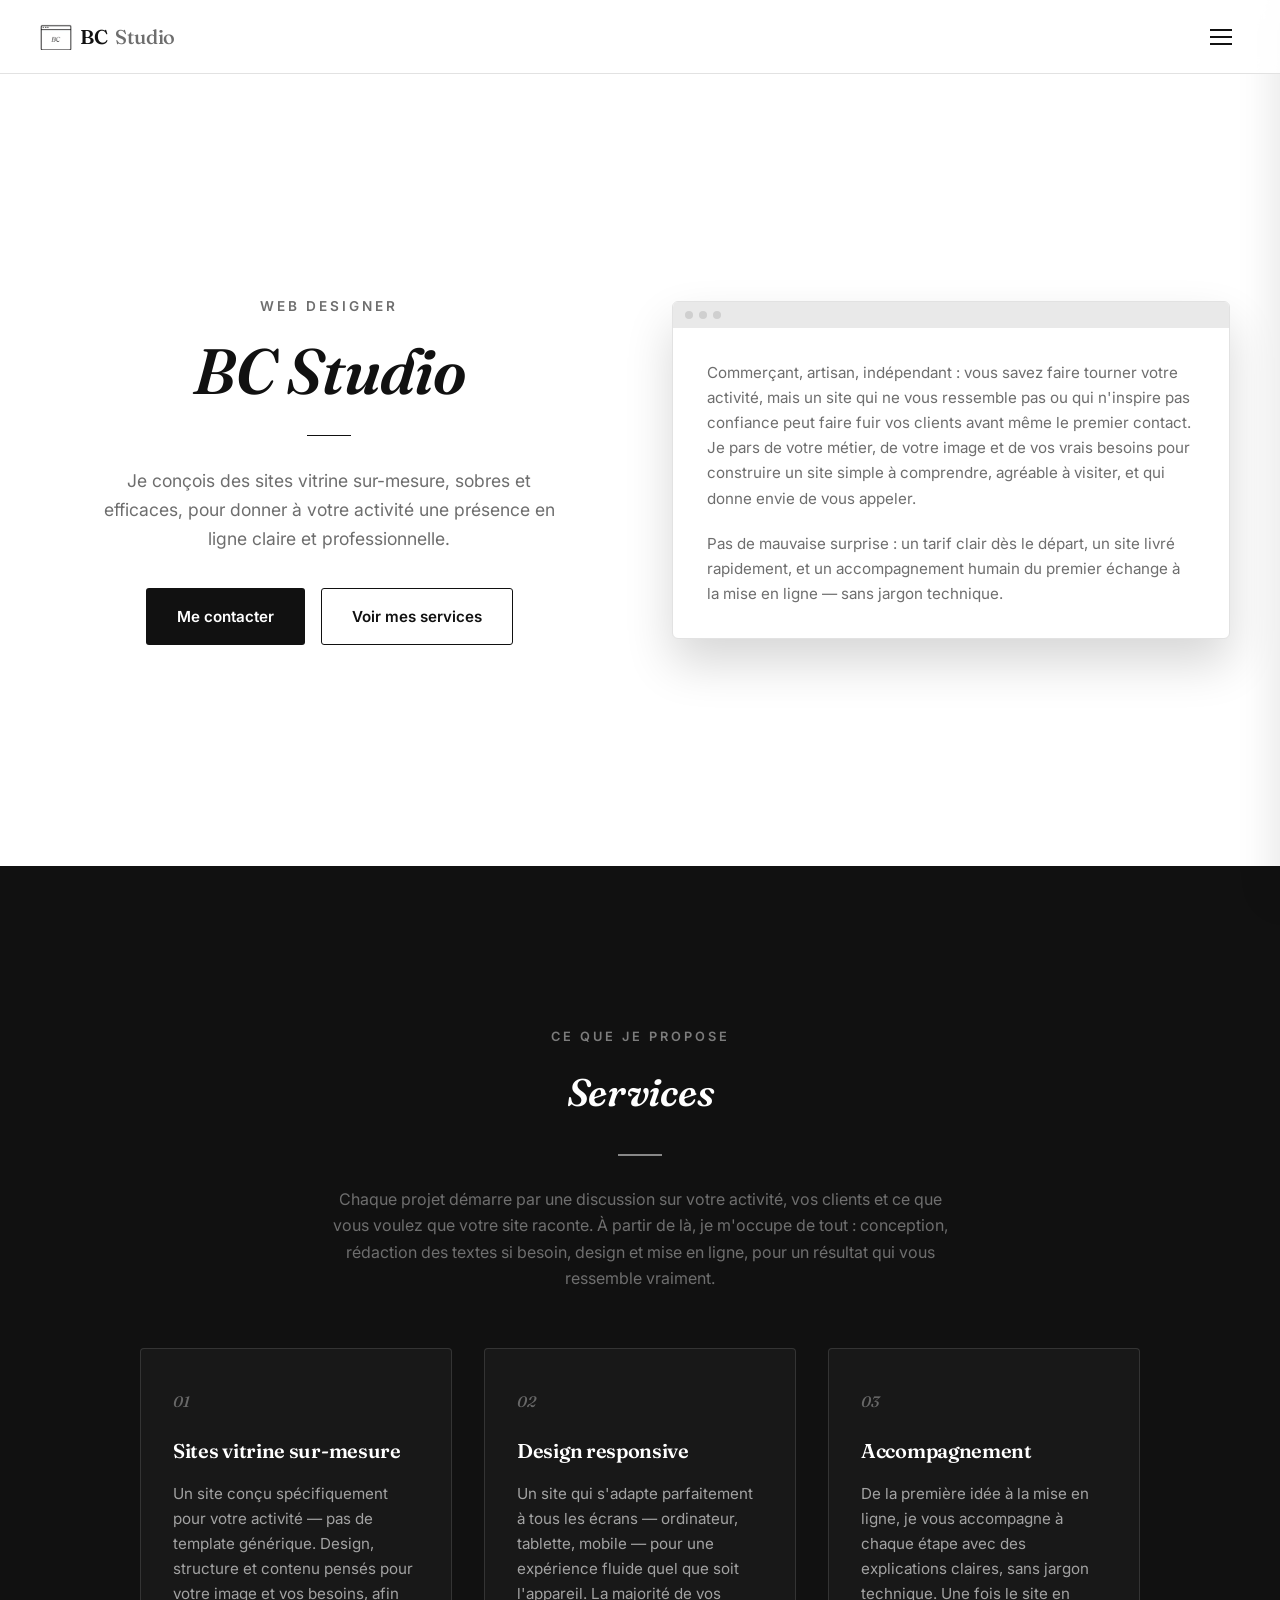
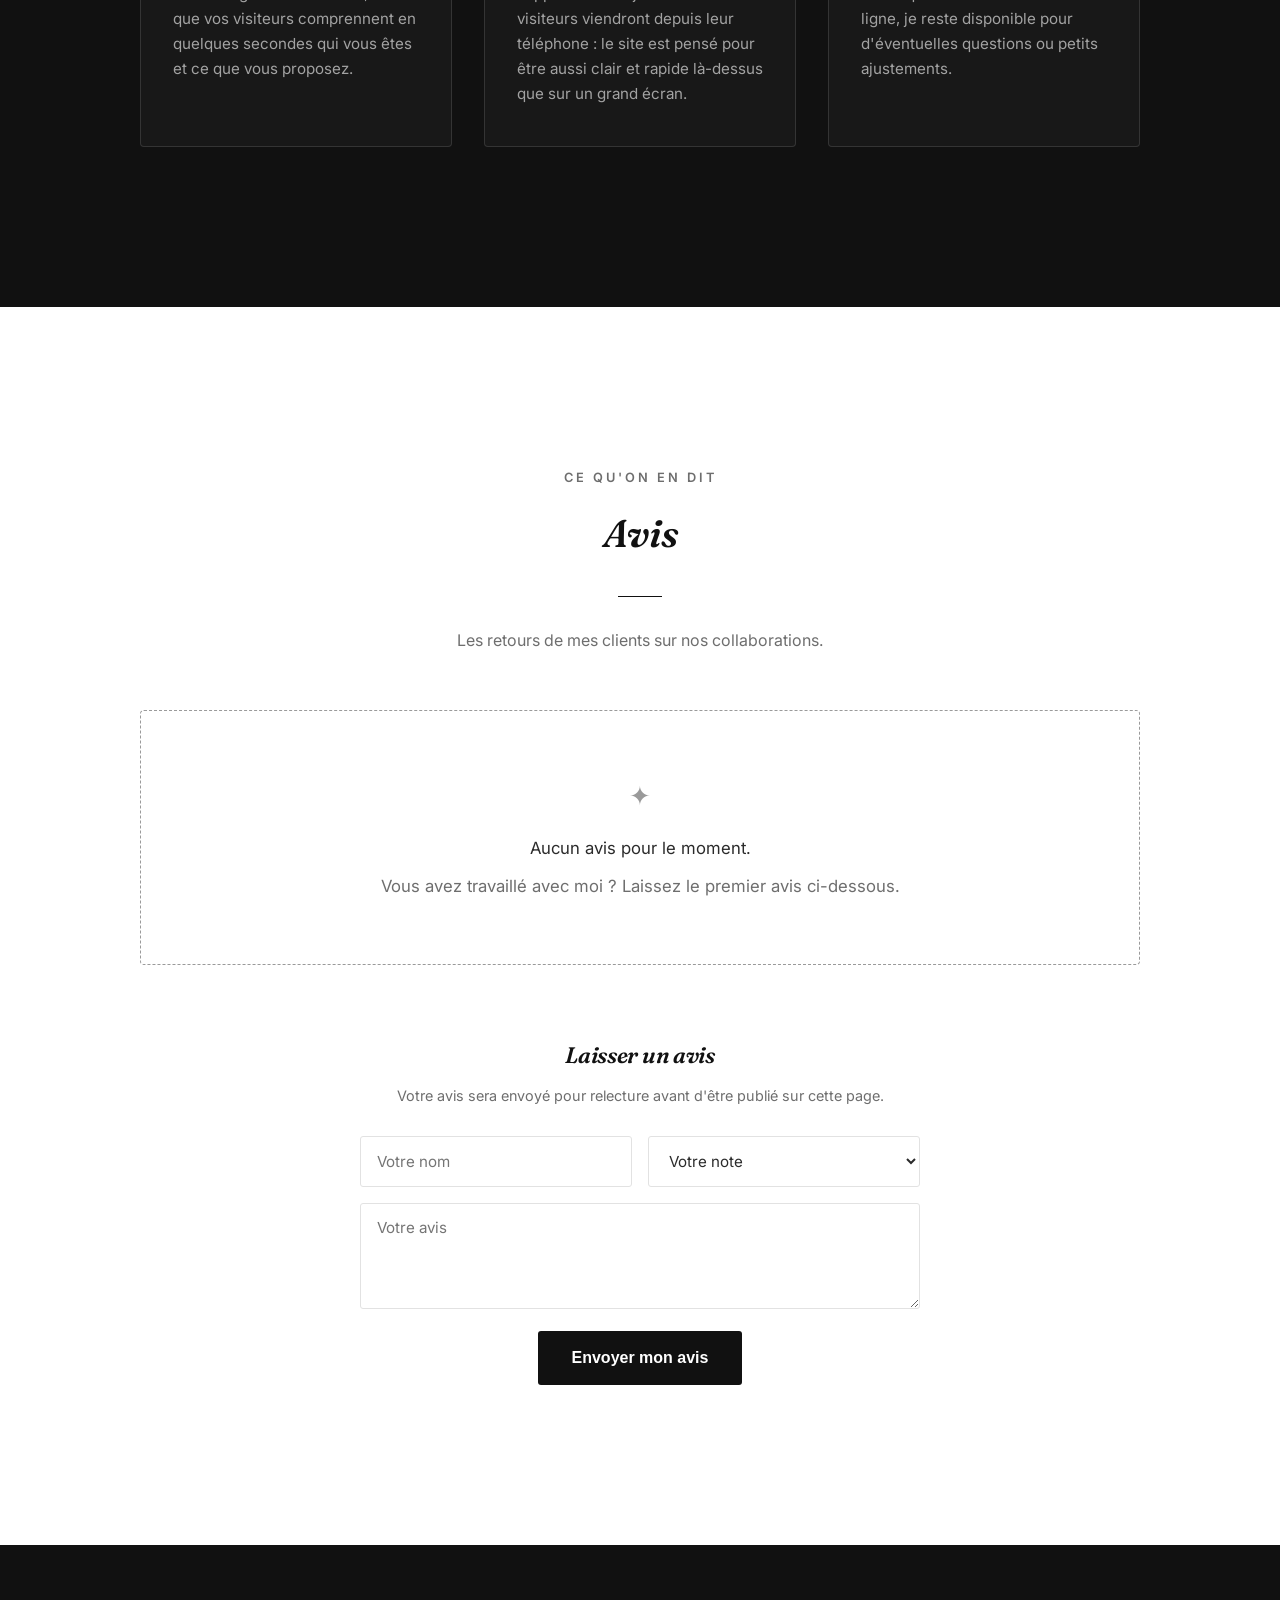
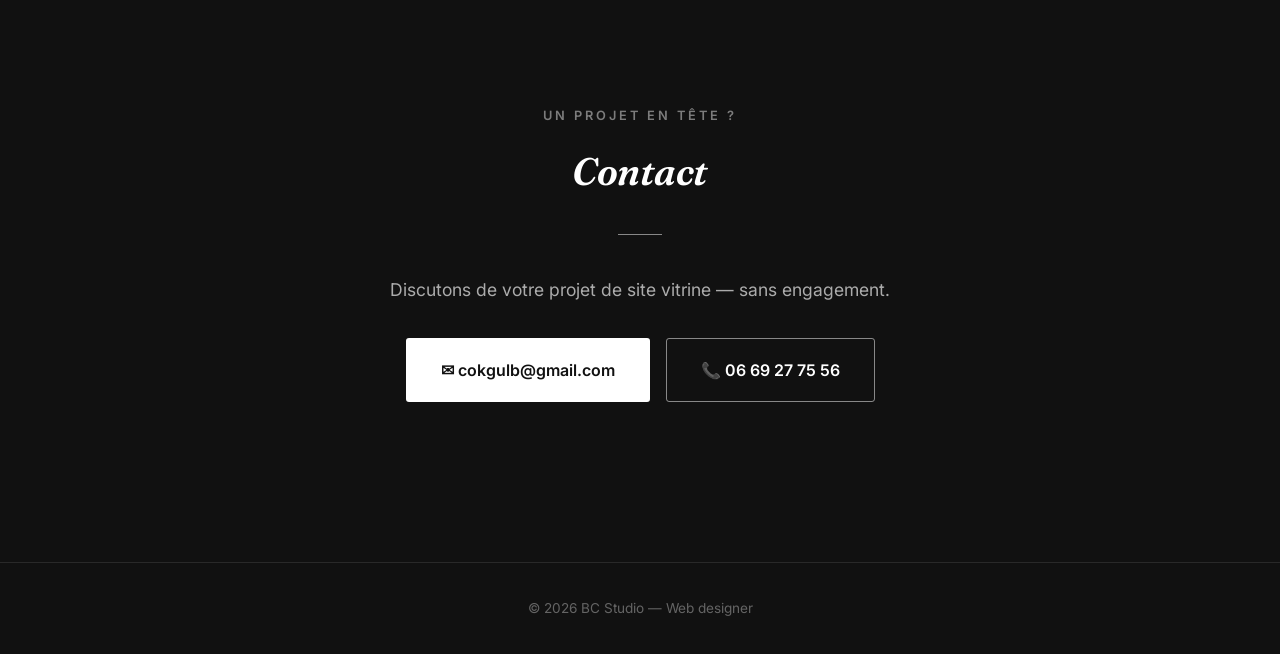
==== commit 66581ba3: "Met le texte additionnel de l'accueil dans une fenêtre style navigateur Réorganise le hero en deux c" ====
--- a/index.html
+++ b/index.html
@@ -34,16 +34,25 @@
 </nav>
 
 <section class="hero" id="accueil">
-  <div class="hero-inner fade-in">
-    <p class="kicker">Web designer</p>
-    <h1>BC Studio</h1>
-    <div class="divider-line"></div>
-    <p class="hero-text">Je conçois des sites vitrine sur-mesure, sobres et efficaces, pour donner à votre activité une présence en ligne claire et professionnelle.</p>
-    <p class="hero-text">Commerçant, artisan, indépendant : vous savez faire tourner votre activité, mais un site qui ne vous ressemble pas ou qui n'inspire pas confiance peut faire fuir vos clients avant même le premier contact. Je pars de votre métier, de votre image et de vos vrais besoins pour construire un site simple à comprendre, agréable à visiter, et qui donne envie de vous appeler.</p>
-    <p class="hero-text">Pas de mauvaise surprise : un tarif clair dès le départ, un site livré rapidement, et un accompagnement humain du premier échange à la mise en ligne — sans jargon technique.</p>
-    <div class="hero-actions">
-      <a href="mailto:cokgulb@gmail.com" class="btn btn-primary">Me contacter</a>
-      <a href="#services" class="btn btn-outline">Voir mes services</a>
+  <div class="hero-grid">
+    <div class="hero-inner fade-in">
+      <p class="kicker">Web designer</p>
+      <h1>BC Studio</h1>
+      <div class="divider-line"></div>
+      <p class="hero-text">Je conçois des sites vitrine sur-mesure, sobres et efficaces, pour donner à votre activité une présence en ligne claire et professionnelle.</p>
+      <div class="hero-actions">
+        <a href="mailto:cokgulb@gmail.com" class="btn btn-primary">Me contacter</a>
+        <a href="#services" class="btn btn-outline">Voir mes services</a>
+      </div>
+    </div>
+    <div class="hero-window fade-in">
+      <div class="browser-mock hero-mock">
+        <div class="browser-bar"><span></span><span></span><span></span></div>
+        <div class="hero-mock-body">
+          <p>Commerçant, artisan, indépendant : vous savez faire tourner votre activité, mais un site qui ne vous ressemble pas ou qui n'inspire pas confiance peut faire fuir vos clients avant même le premier contact. Je pars de votre métier, de votre image et de vos vrais besoins pour construire un site simple à comprendre, agréable à visiter, et qui donne envie de vous appeler.</p>
+          <p>Pas de mauvaise surprise : un tarif clair dès le départ, un site livré rapidement, et un accompagnement humain du premier échange à la mise en ligne — sans jargon technique.</p>
+        </div>
+      </div>
     </div>
   </div>
 </section>
--- a/css/style.css
+++ b/css/style.css
@@ -178,12 +178,40 @@
   display: flex;
   align-items: center;
   justify-content: center;
+  padding: 60px 32px;
+  background: var(--white);
+}
+.hero-grid {
+  width: 100%;
+  max-width: 1180px;
+  margin: 0 auto;
+  display: grid;
+  grid-template-columns: 1fr 1fr;
+  gap: 64px;
+  align-items: center;
+}
+.hero-inner {
+  max-width: 480px;
   text-align: center;
-  padding: 60px 32px;
-  background: var(--white);
-}
-.hero-inner {
-  max-width: 640px;
+  margin: 0 auto;
+}
+.hero-window {
+  display: flex;
+}
+.hero-mock {
+  width: 100%;
+}
+.hero-mock-body {
+  padding: 32px 34px;
+  text-align: left;
+}
+.hero-mock-body p {
+  font-size: 0.95rem;
+  color: var(--gray);
+  margin-bottom: 20px;
+}
+.hero-mock-body p:last-child {
+  margin-bottom: 0;
 }
 .kicker {
   font-size: 0.85rem;
@@ -655,6 +683,13 @@
   .hero h1 {
     font-size: 2.6rem;
   }
+  .hero-grid {
+    grid-template-columns: 1fr;
+    gap: 40px;
+  }
+  .hero-inner {
+    max-width: 100%;
+  }
   .card-grid {
     grid-template-columns: 1fr;
   }
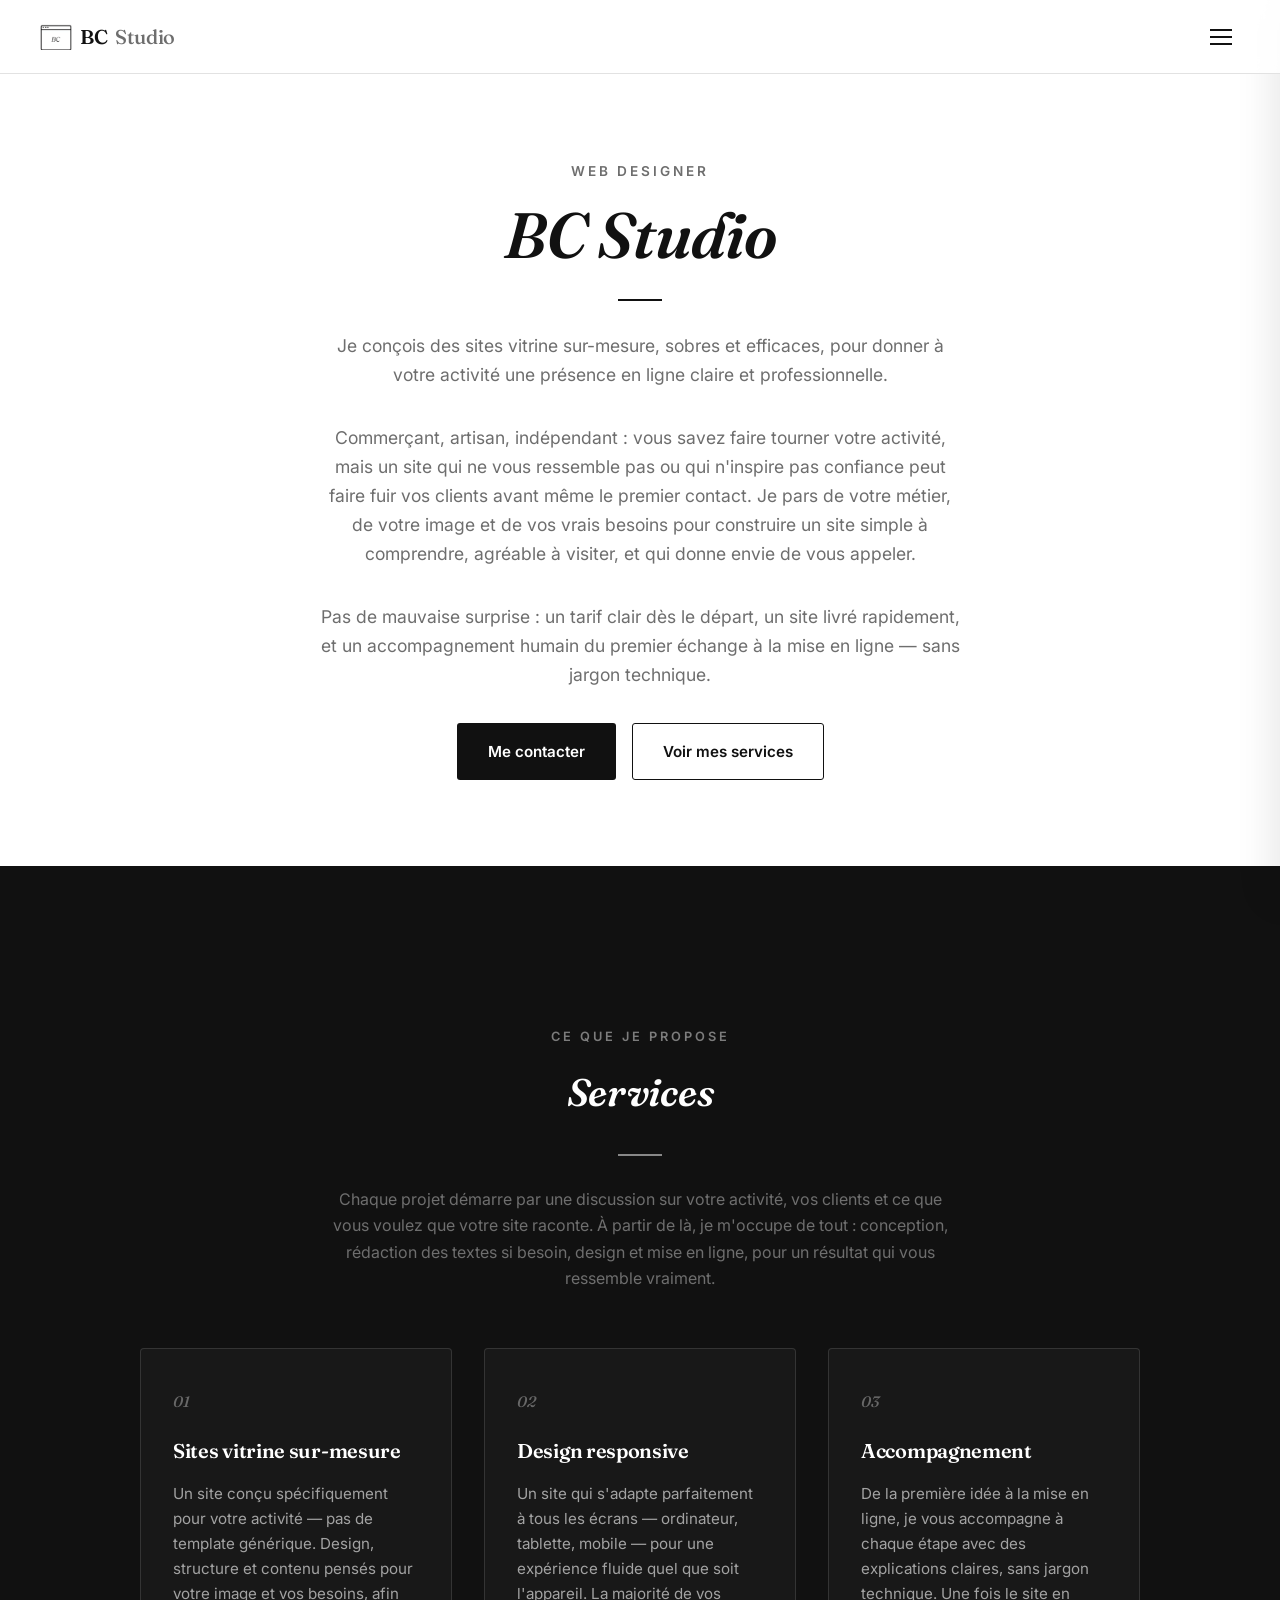
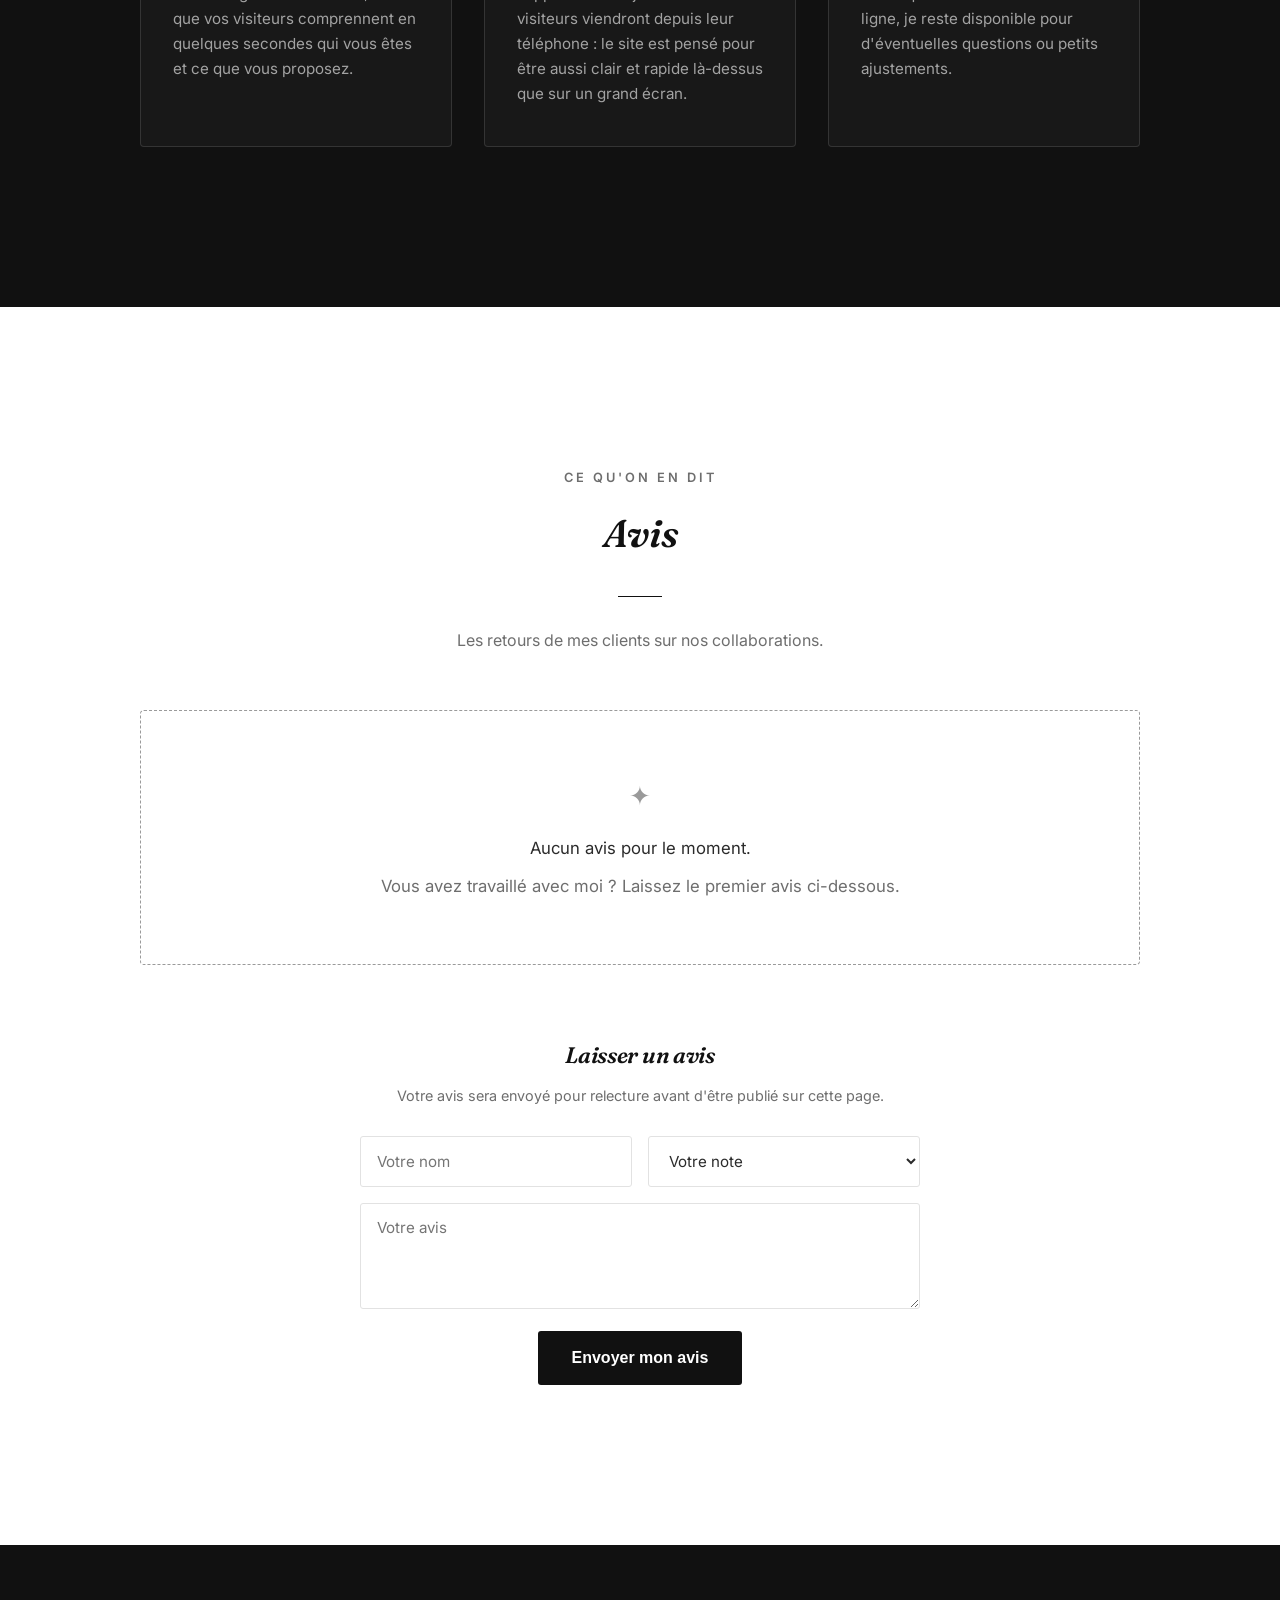
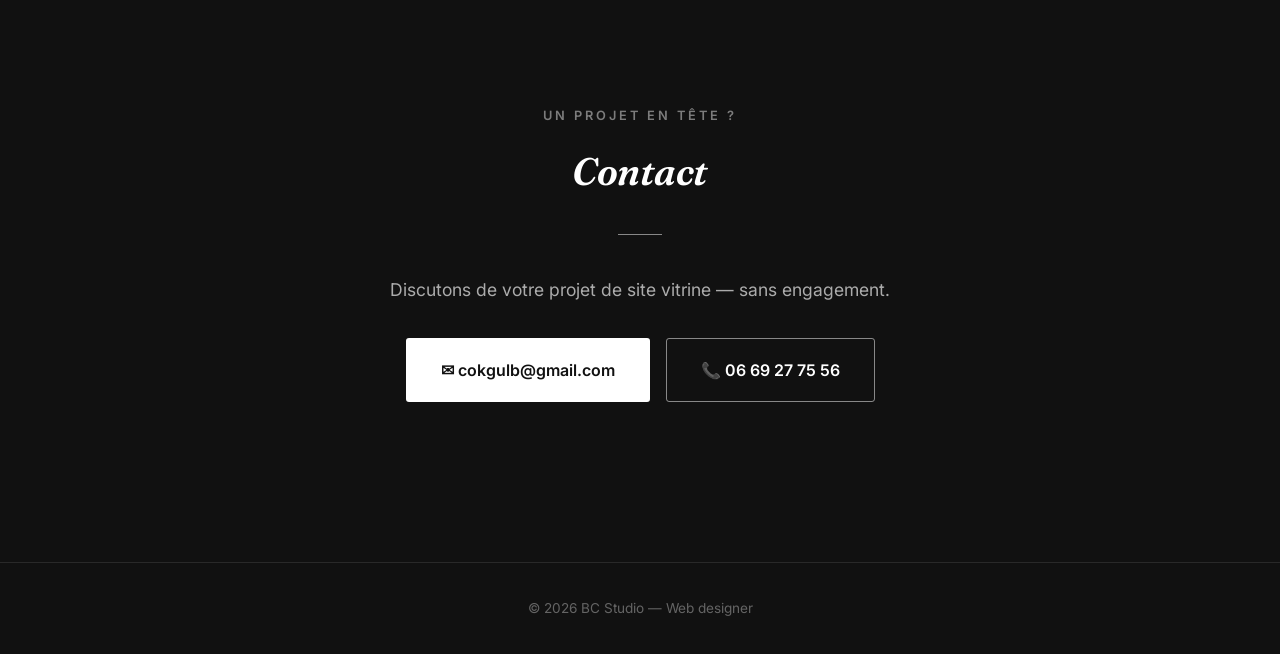
==== commit 469b578d: "Revert "Met le texte additionnel de l'accueil dans une fenêtre style navigateur" This reverts commit" ====
--- a/index.html
+++ b/index.html
@@ -34,25 +34,16 @@
 </nav>
 
 <section class="hero" id="accueil">
-  <div class="hero-grid">
-    <div class="hero-inner fade-in">
-      <p class="kicker">Web designer</p>
-      <h1>BC Studio</h1>
-      <div class="divider-line"></div>
-      <p class="hero-text">Je conçois des sites vitrine sur-mesure, sobres et efficaces, pour donner à votre activité une présence en ligne claire et professionnelle.</p>
-      <div class="hero-actions">
-        <a href="mailto:cokgulb@gmail.com" class="btn btn-primary">Me contacter</a>
-        <a href="#services" class="btn btn-outline">Voir mes services</a>
-      </div>
-    </div>
-    <div class="hero-window fade-in">
-      <div class="browser-mock hero-mock">
-        <div class="browser-bar"><span></span><span></span><span></span></div>
-        <div class="hero-mock-body">
-          <p>Commerçant, artisan, indépendant : vous savez faire tourner votre activité, mais un site qui ne vous ressemble pas ou qui n'inspire pas confiance peut faire fuir vos clients avant même le premier contact. Je pars de votre métier, de votre image et de vos vrais besoins pour construire un site simple à comprendre, agréable à visiter, et qui donne envie de vous appeler.</p>
-          <p>Pas de mauvaise surprise : un tarif clair dès le départ, un site livré rapidement, et un accompagnement humain du premier échange à la mise en ligne — sans jargon technique.</p>
-        </div>
-      </div>
+  <div class="hero-inner fade-in">
+    <p class="kicker">Web designer</p>
+    <h1>BC Studio</h1>
+    <div class="divider-line"></div>
+    <p class="hero-text">Je conçois des sites vitrine sur-mesure, sobres et efficaces, pour donner à votre activité une présence en ligne claire et professionnelle.</p>
+    <p class="hero-text">Commerçant, artisan, indépendant : vous savez faire tourner votre activité, mais un site qui ne vous ressemble pas ou qui n'inspire pas confiance peut faire fuir vos clients avant même le premier contact. Je pars de votre métier, de votre image et de vos vrais besoins pour construire un site simple à comprendre, agréable à visiter, et qui donne envie de vous appeler.</p>
+    <p class="hero-text">Pas de mauvaise surprise : un tarif clair dès le départ, un site livré rapidement, et un accompagnement humain du premier échange à la mise en ligne — sans jargon technique.</p>
+    <div class="hero-actions">
+      <a href="mailto:cokgulb@gmail.com" class="btn btn-primary">Me contacter</a>
+      <a href="#services" class="btn btn-outline">Voir mes services</a>
     </div>
   </div>
 </section>
--- a/css/style.css
+++ b/css/style.css
@@ -178,40 +178,12 @@
   display: flex;
   align-items: center;
   justify-content: center;
+  text-align: center;
   padding: 60px 32px;
   background: var(--white);
 }
-.hero-grid {
-  width: 100%;
-  max-width: 1180px;
-  margin: 0 auto;
-  display: grid;
-  grid-template-columns: 1fr 1fr;
-  gap: 64px;
-  align-items: center;
-}
 .hero-inner {
-  max-width: 480px;
-  text-align: center;
-  margin: 0 auto;
-}
-.hero-window {
-  display: flex;
-}
-.hero-mock {
-  width: 100%;
-}
-.hero-mock-body {
-  padding: 32px 34px;
-  text-align: left;
-}
-.hero-mock-body p {
-  font-size: 0.95rem;
-  color: var(--gray);
-  margin-bottom: 20px;
-}
-.hero-mock-body p:last-child {
-  margin-bottom: 0;
+  max-width: 640px;
 }
 .kicker {
   font-size: 0.85rem;
@@ -683,13 +655,6 @@
   .hero h1 {
     font-size: 2.6rem;
   }
-  .hero-grid {
-    grid-template-columns: 1fr;
-    gap: 40px;
-  }
-  .hero-inner {
-    max-width: 100%;
-  }
   .card-grid {
     grid-template-columns: 1fr;
   }
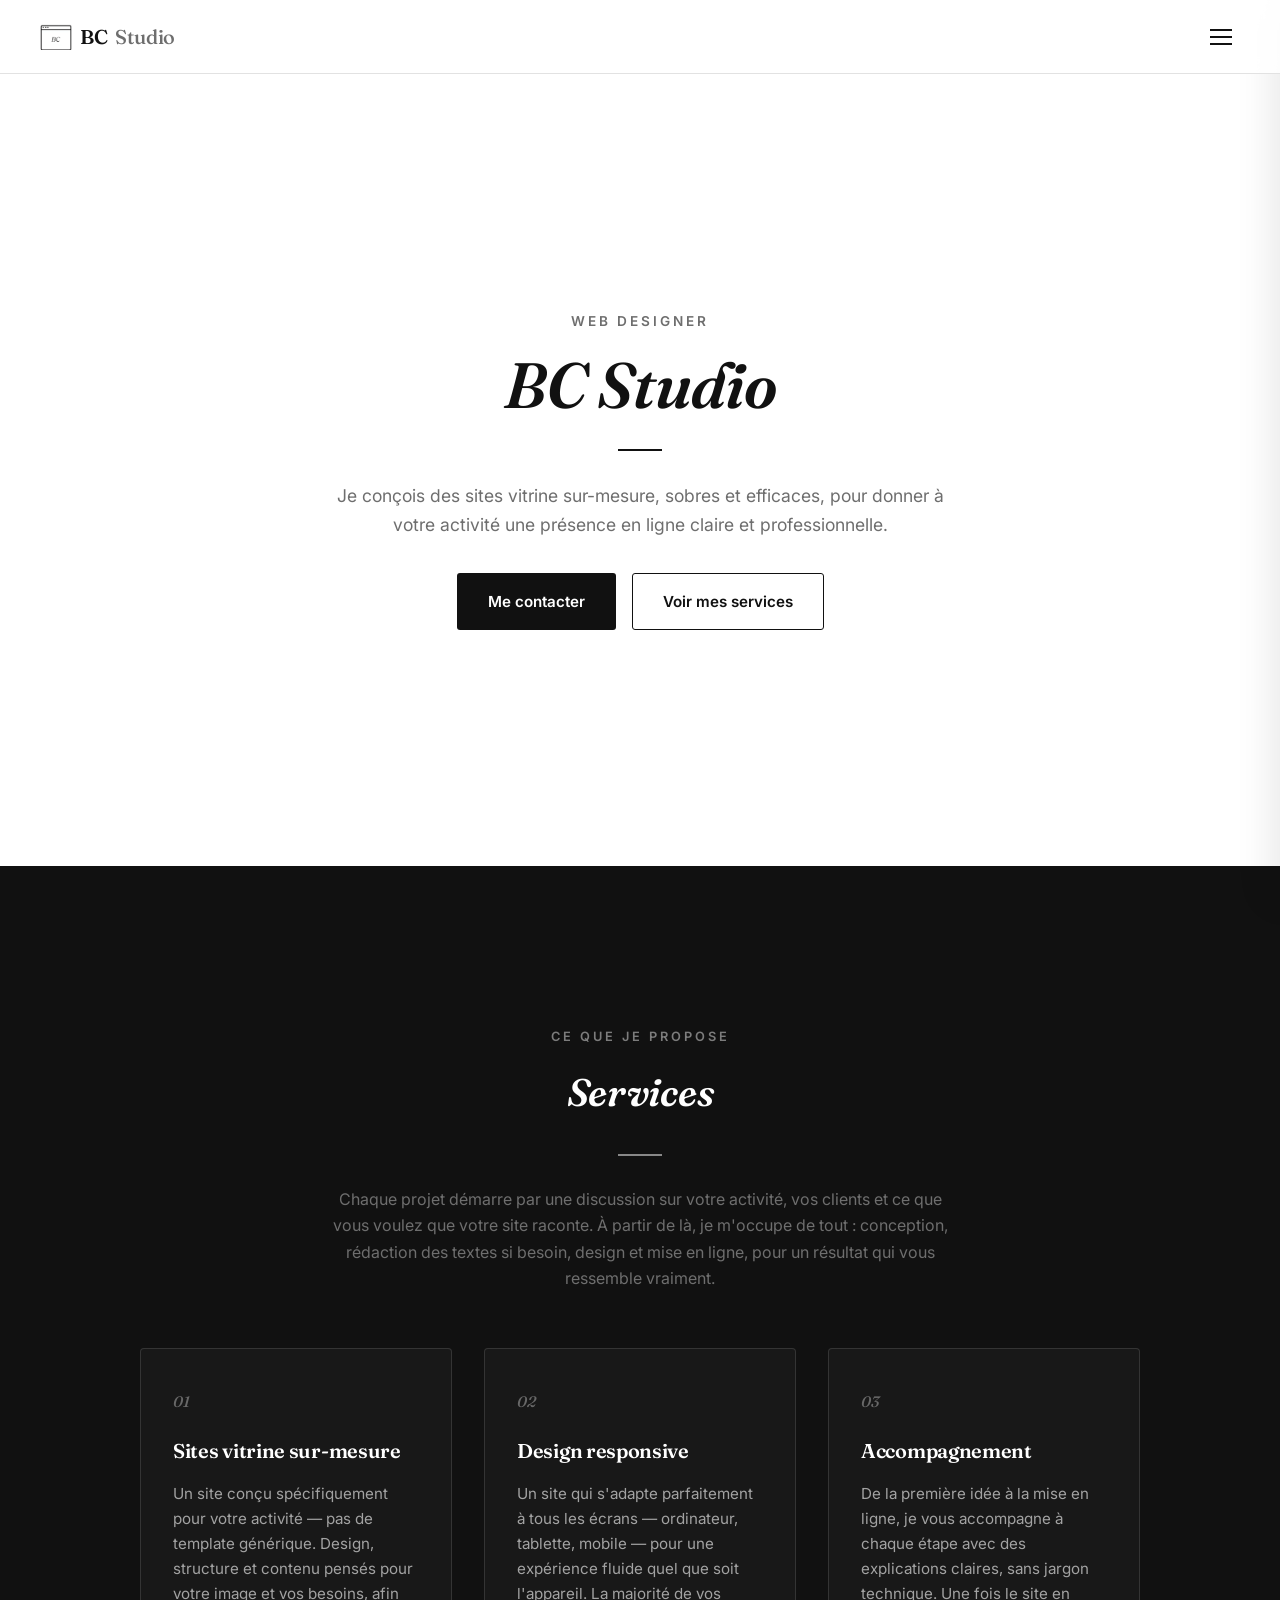
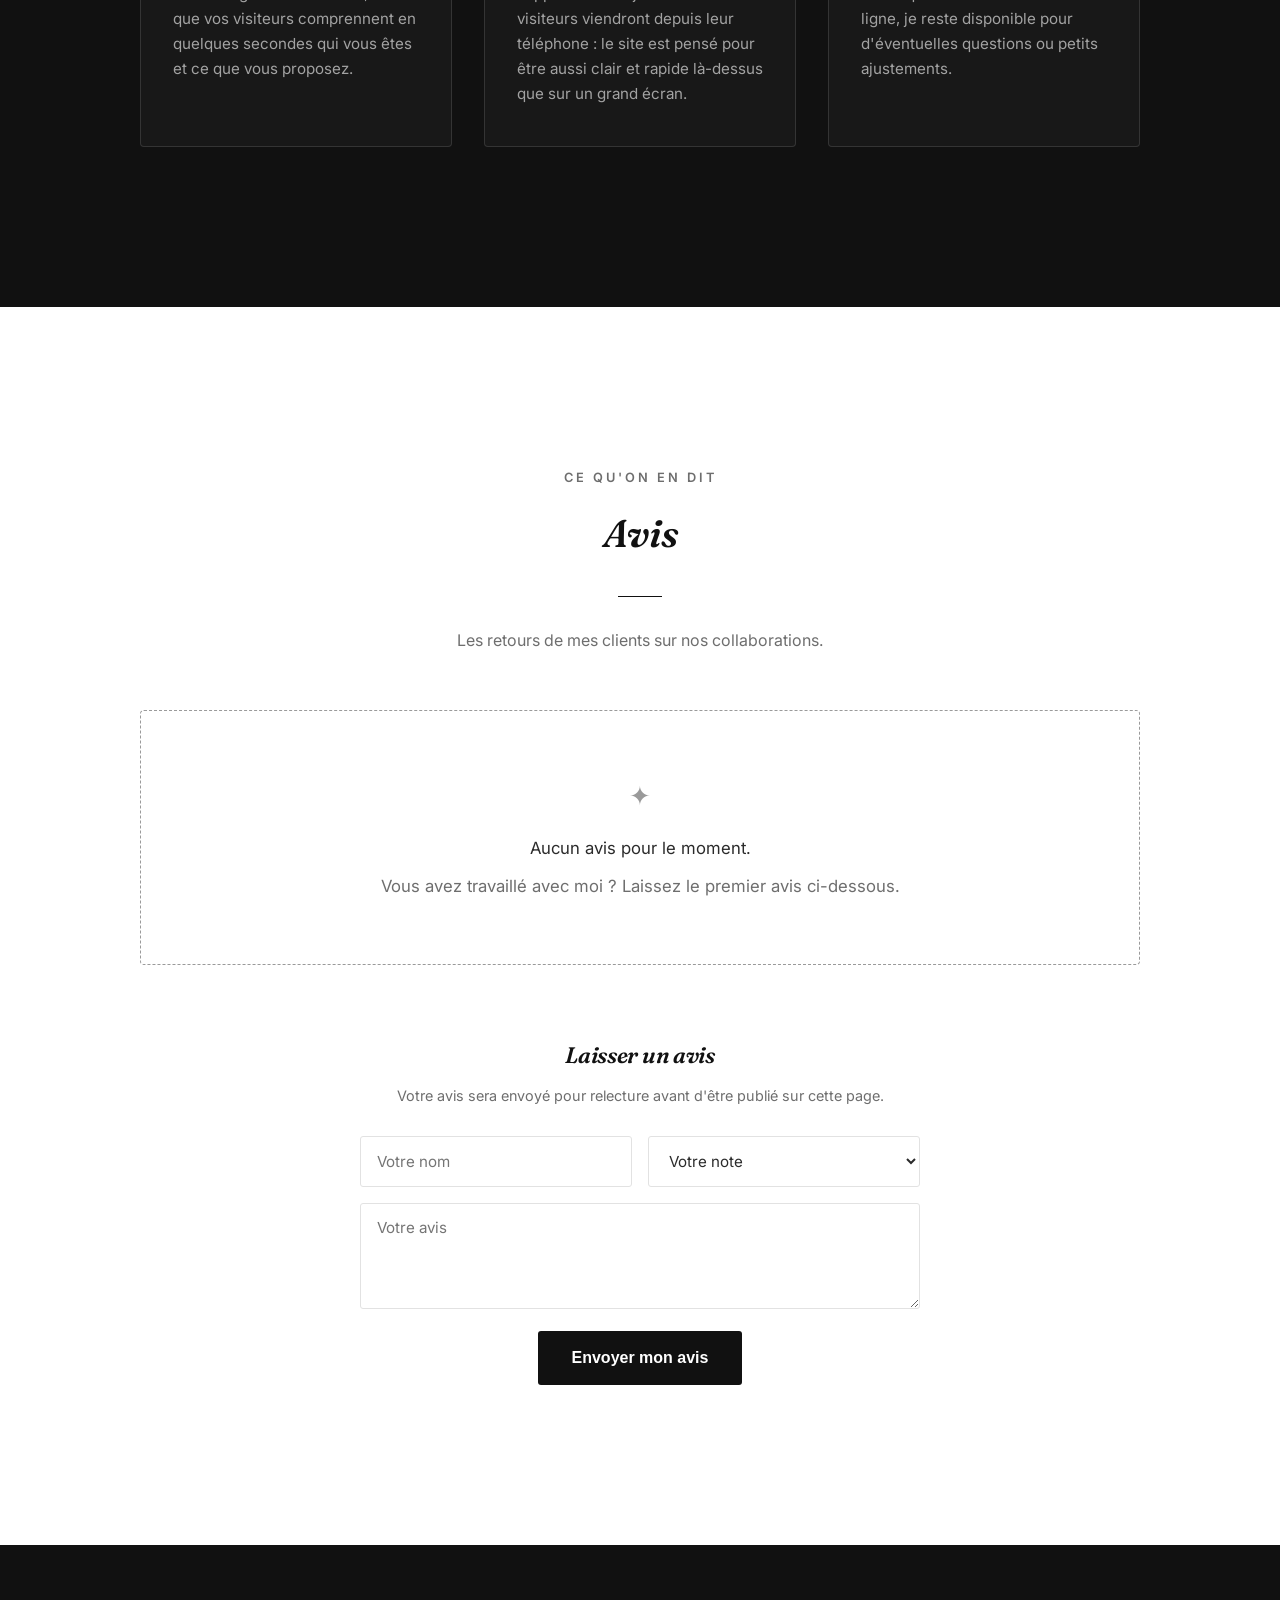
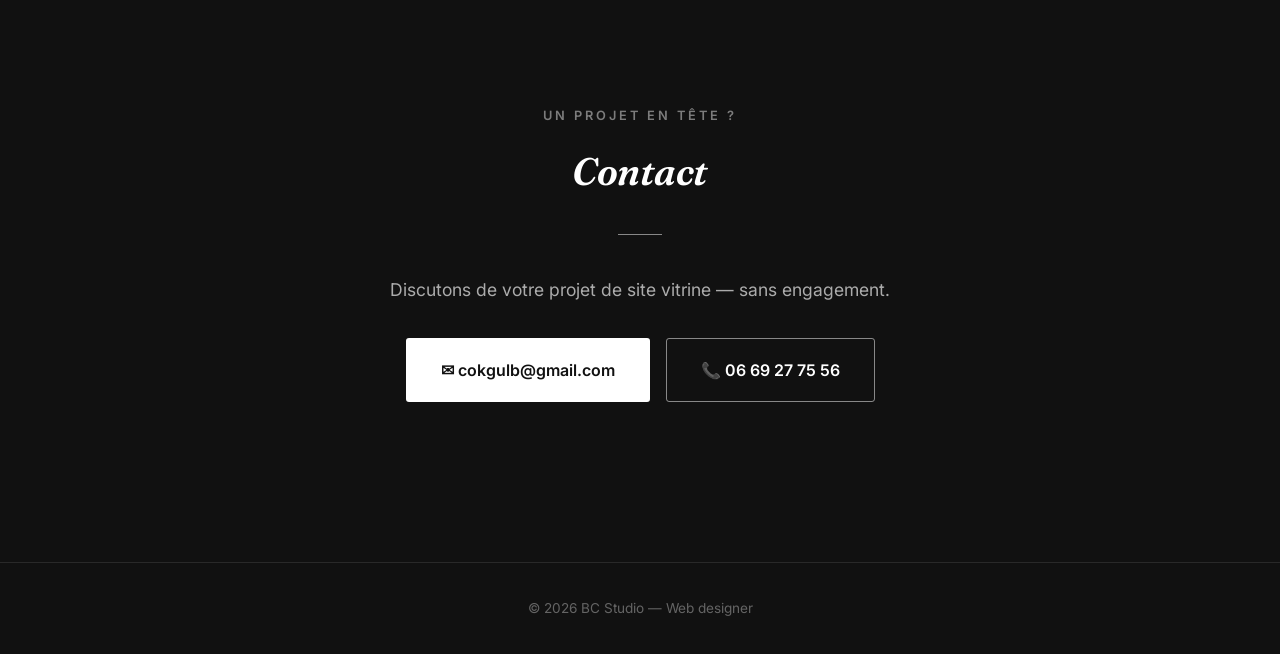
==== commit f2332617: "Retire le texte ajouté dans l'accueil, revient au pitch d'origine" ====
--- a/index.html
+++ b/index.html
@@ -39,8 +39,6 @@
     <h1>BC Studio</h1>
     <div class="divider-line"></div>
     <p class="hero-text">Je conçois des sites vitrine sur-mesure, sobres et efficaces, pour donner à votre activité une présence en ligne claire et professionnelle.</p>
-    <p class="hero-text">Commerçant, artisan, indépendant : vous savez faire tourner votre activité, mais un site qui ne vous ressemble pas ou qui n'inspire pas confiance peut faire fuir vos clients avant même le premier contact. Je pars de votre métier, de votre image et de vos vrais besoins pour construire un site simple à comprendre, agréable à visiter, et qui donne envie de vous appeler.</p>
-    <p class="hero-text">Pas de mauvaise surprise : un tarif clair dès le départ, un site livré rapidement, et un accompagnement humain du premier échange à la mise en ligne — sans jargon technique.</p>
     <div class="hero-actions">
       <a href="mailto:cokgulb@gmail.com" class="btn btn-primary">Me contacter</a>
       <a href="#services" class="btn btn-outline">Voir mes services</a>
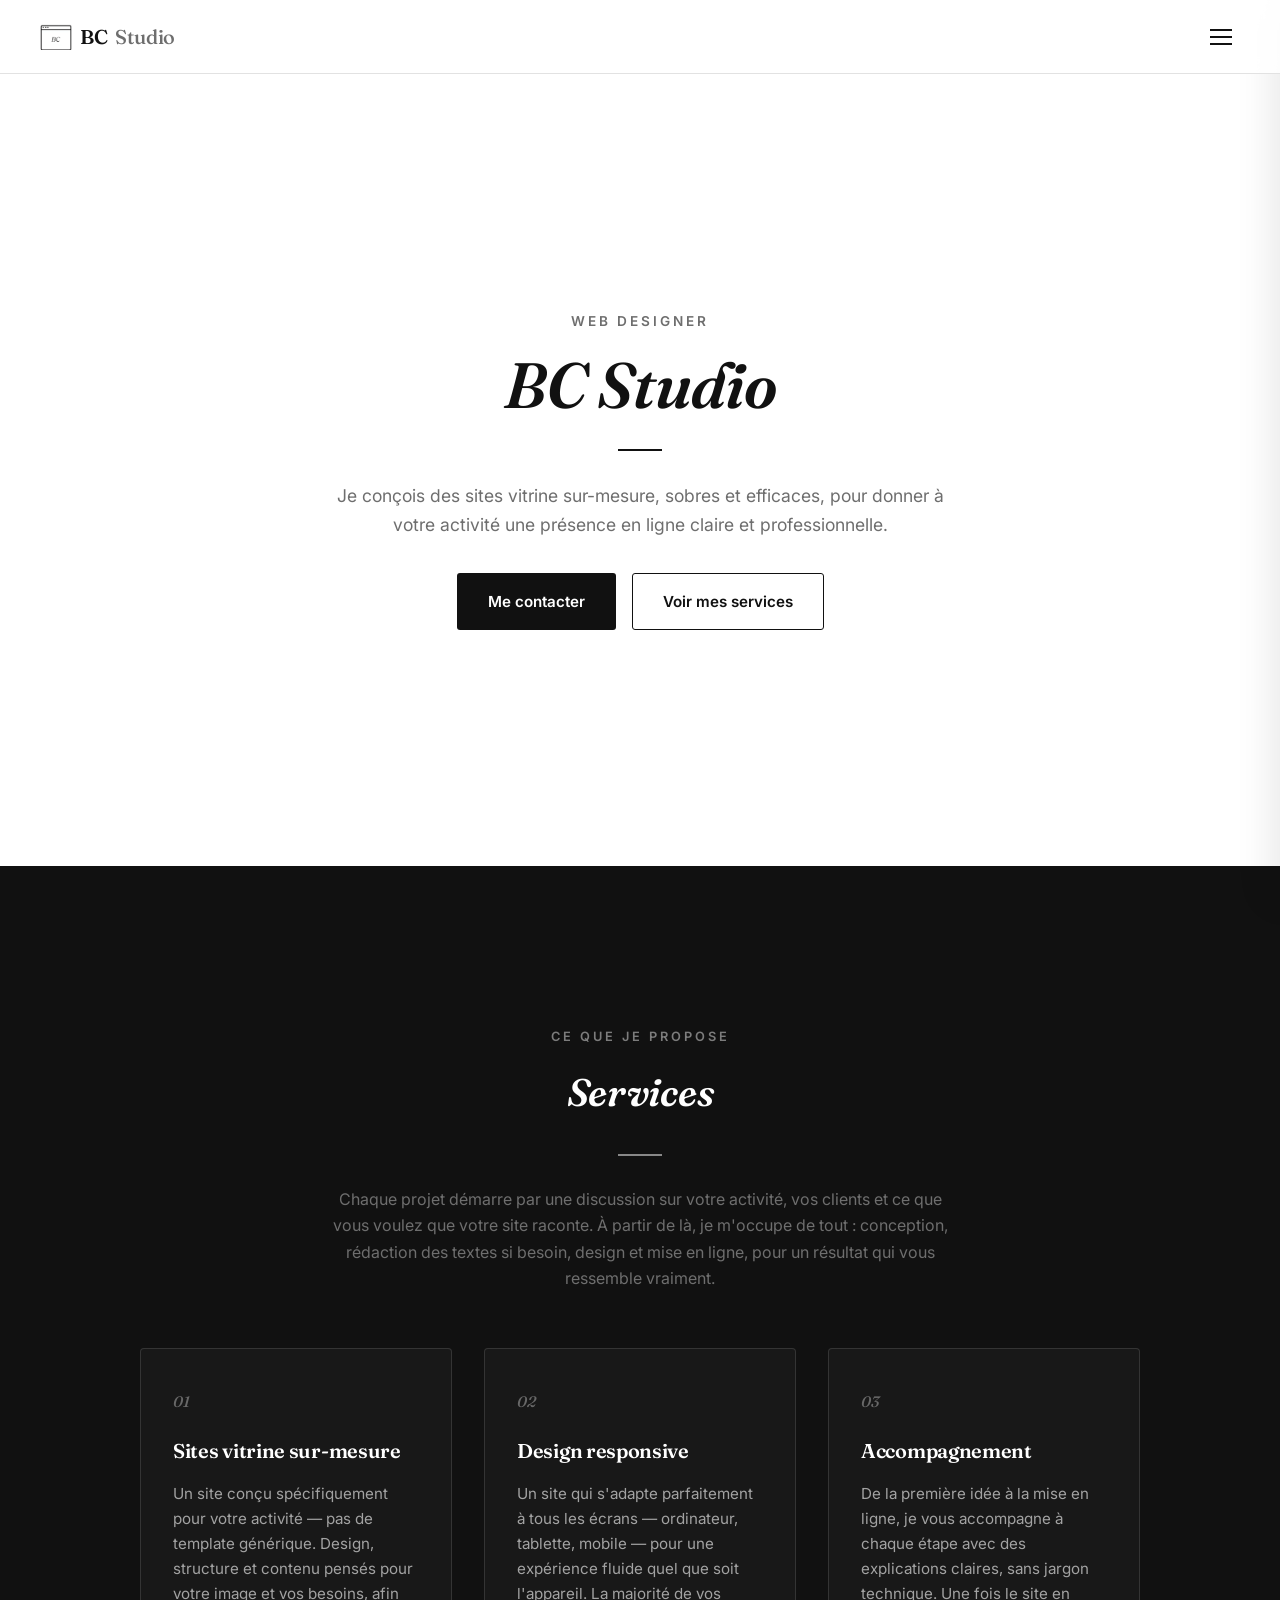
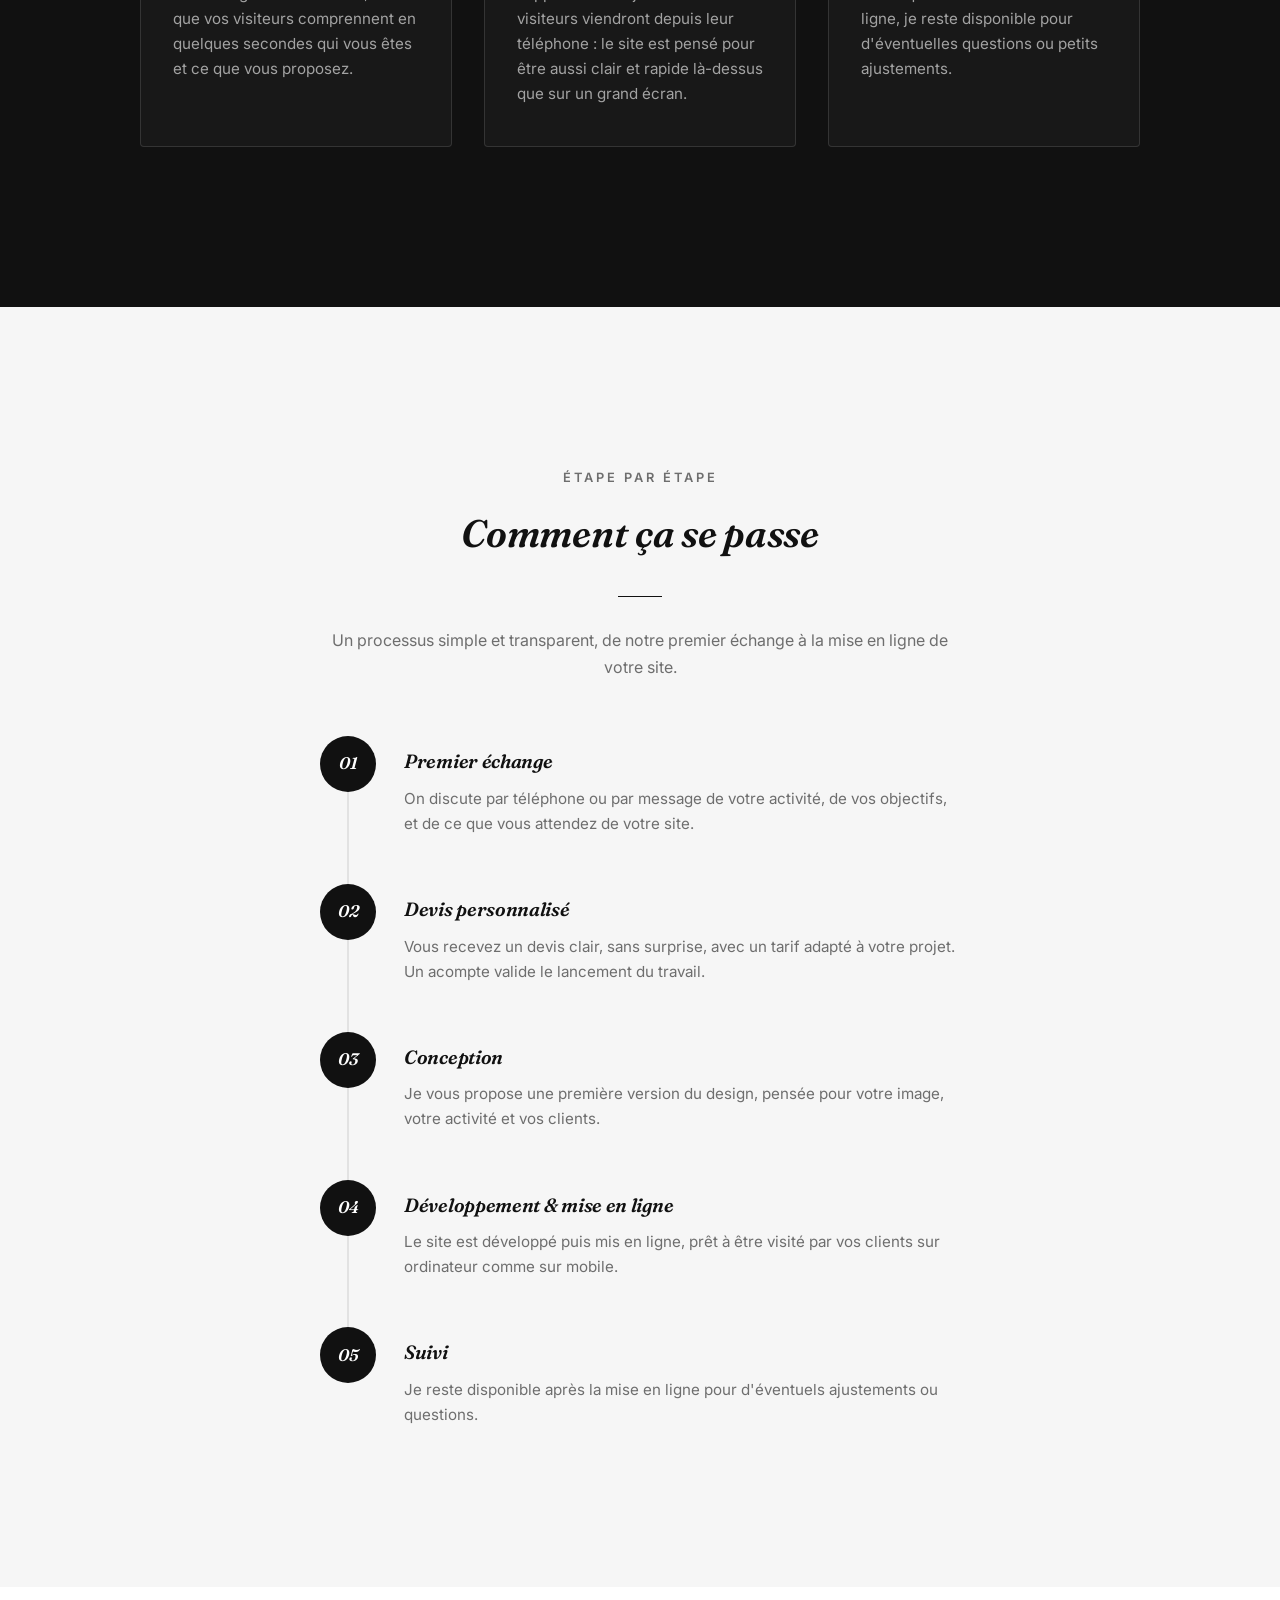
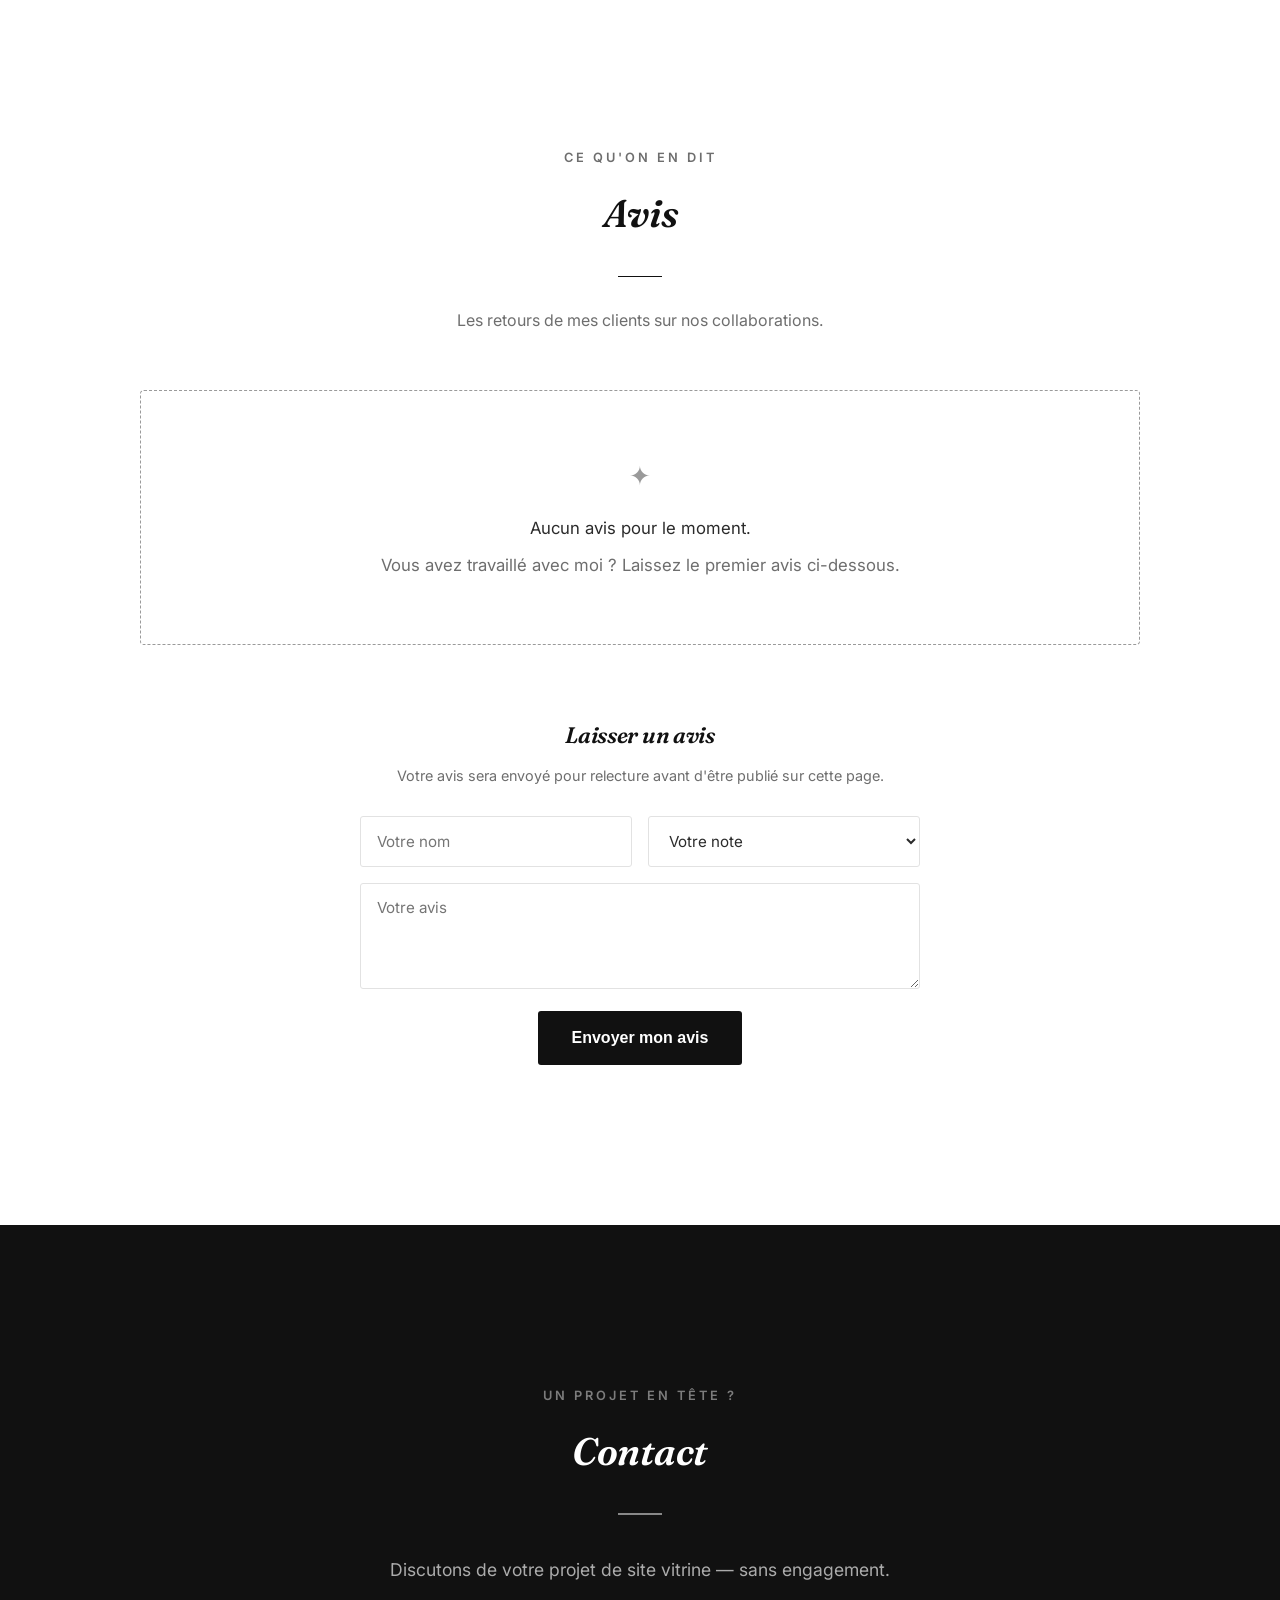
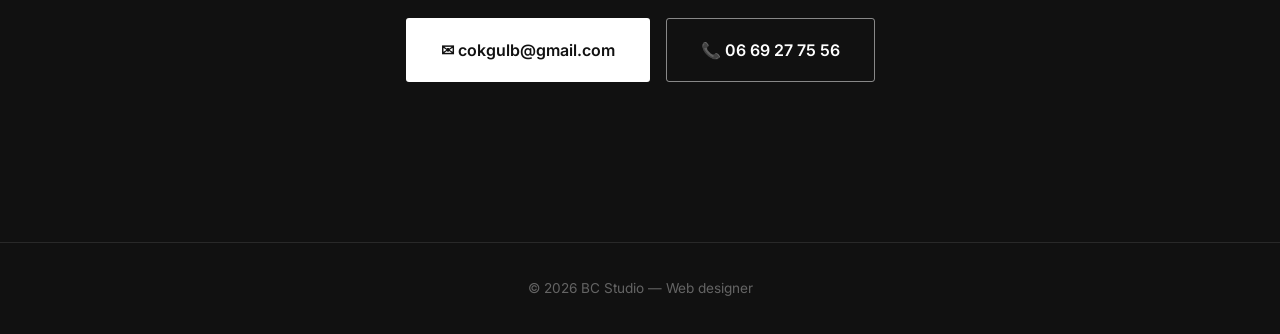
==== commit 9a28bdfb: "Ajoute la section "Comment ça se passe" Frise verticale en 5 étapes (premier échange, devis, concept" ====
--- a/index.html
+++ b/index.html
@@ -27,6 +27,7 @@
 <nav class="nav" id="nav">
   <a href="#accueil">Accueil</a>
   <a href="#services">Services</a>
+  <a href="#processus">Comment ça se passe</a>
   <a href="realisations.html">Réalisations &amp; Concepts</a>
   <a href="tarifs.html">Tarifs</a>
   <a href="#avis">Avis</a>
@@ -68,6 +69,53 @@
         <div class="card-number">03</div>
         <h3>Accompagnement</h3>
         <p>De la première idée à la mise en ligne, je vous accompagne à chaque étape avec des explications claires, sans jargon technique. Une fois le site en ligne, je reste disponible pour d'éventuelles questions ou petits ajustements.</p>
+      </div>
+    </div>
+  </div>
+</section>
+
+<section class="section section-alt" id="processus">
+  <div class="section-inner">
+    <p class="eyebrow fade-in">Étape par étape</p>
+    <h2 class="fade-in">Comment ça se passe</h2>
+    <div class="divider-line fade-in"></div>
+    <p class="concepts-intro fade-in">Un processus simple et transparent, de notre premier échange à la mise en ligne de votre site.</p>
+
+    <div class="process-list">
+      <div class="process-step fade-in">
+        <div class="process-marker">01</div>
+        <div class="process-content">
+          <h3>Premier échange</h3>
+          <p>On discute par téléphone ou par message de votre activité, de vos objectifs, et de ce que vous attendez de votre site.</p>
+        </div>
+      </div>
+      <div class="process-step fade-in">
+        <div class="process-marker">02</div>
+        <div class="process-content">
+          <h3>Devis personnalisé</h3>
+          <p>Vous recevez un devis clair, sans surprise, avec un tarif adapté à votre projet. Un acompte valide le lancement du travail.</p>
+        </div>
+      </div>
+      <div class="process-step fade-in">
+        <div class="process-marker">03</div>
+        <div class="process-content">
+          <h3>Conception</h3>
+          <p>Je vous propose une première version du design, pensée pour votre image, votre activité et vos clients.</p>
+        </div>
+      </div>
+      <div class="process-step fade-in">
+        <div class="process-marker">04</div>
+        <div class="process-content">
+          <h3>Développement &amp; mise en ligne</h3>
+          <p>Le site est développé puis mis en ligne, prêt à être visité par vos clients sur ordinateur comme sur mobile.</p>
+        </div>
+      </div>
+      <div class="process-step fade-in">
+        <div class="process-marker">05</div>
+        <div class="process-content">
+          <h3>Suivi</h3>
+          <p>Je reste disponible après la mise en ligne pour d'éventuels ajustements ou questions.</p>
+        </div>
       </div>
     </div>
   </div>
--- a/css/style.css
+++ b/css/style.css
@@ -361,6 +361,60 @@
   margin-top: 10px;
   font-size: 0.9rem;
   color: var(--gray) !important;
+}
+
+/* Processus */
+.process-list {
+  margin-top: 56px;
+  max-width: 640px;
+  margin-left: auto;
+  margin-right: auto;
+  text-align: left;
+}
+.process-step {
+  display: grid;
+  grid-template-columns: 56px 1fr;
+  column-gap: 28px;
+  position: relative;
+  padding-bottom: 48px;
+}
+.process-step:last-child {
+  padding-bottom: 0;
+}
+.process-step:not(:last-child)::before {
+  content: "";
+  position: absolute;
+  top: 56px;
+  left: 27px;
+  width: 1.5px;
+  height: calc(100% - 56px);
+  background: var(--border);
+}
+.process-marker {
+  width: 56px;
+  height: 56px;
+  border-radius: 50%;
+  background: var(--black);
+  color: var(--white);
+  display: flex;
+  align-items: center;
+  justify-content: center;
+  font-family: "Fraunces", serif;
+  font-style: italic;
+  font-weight: 600;
+  font-size: 1.05rem;
+  position: relative;
+  z-index: 1;
+}
+.process-content h3 {
+  font-size: 1.2rem;
+  font-style: italic;
+  margin-bottom: 8px;
+  margin-top: 10px;
+}
+.process-content p {
+  color: var(--gray);
+  font-size: 0.95rem;
 }
 
 /* Concepts */
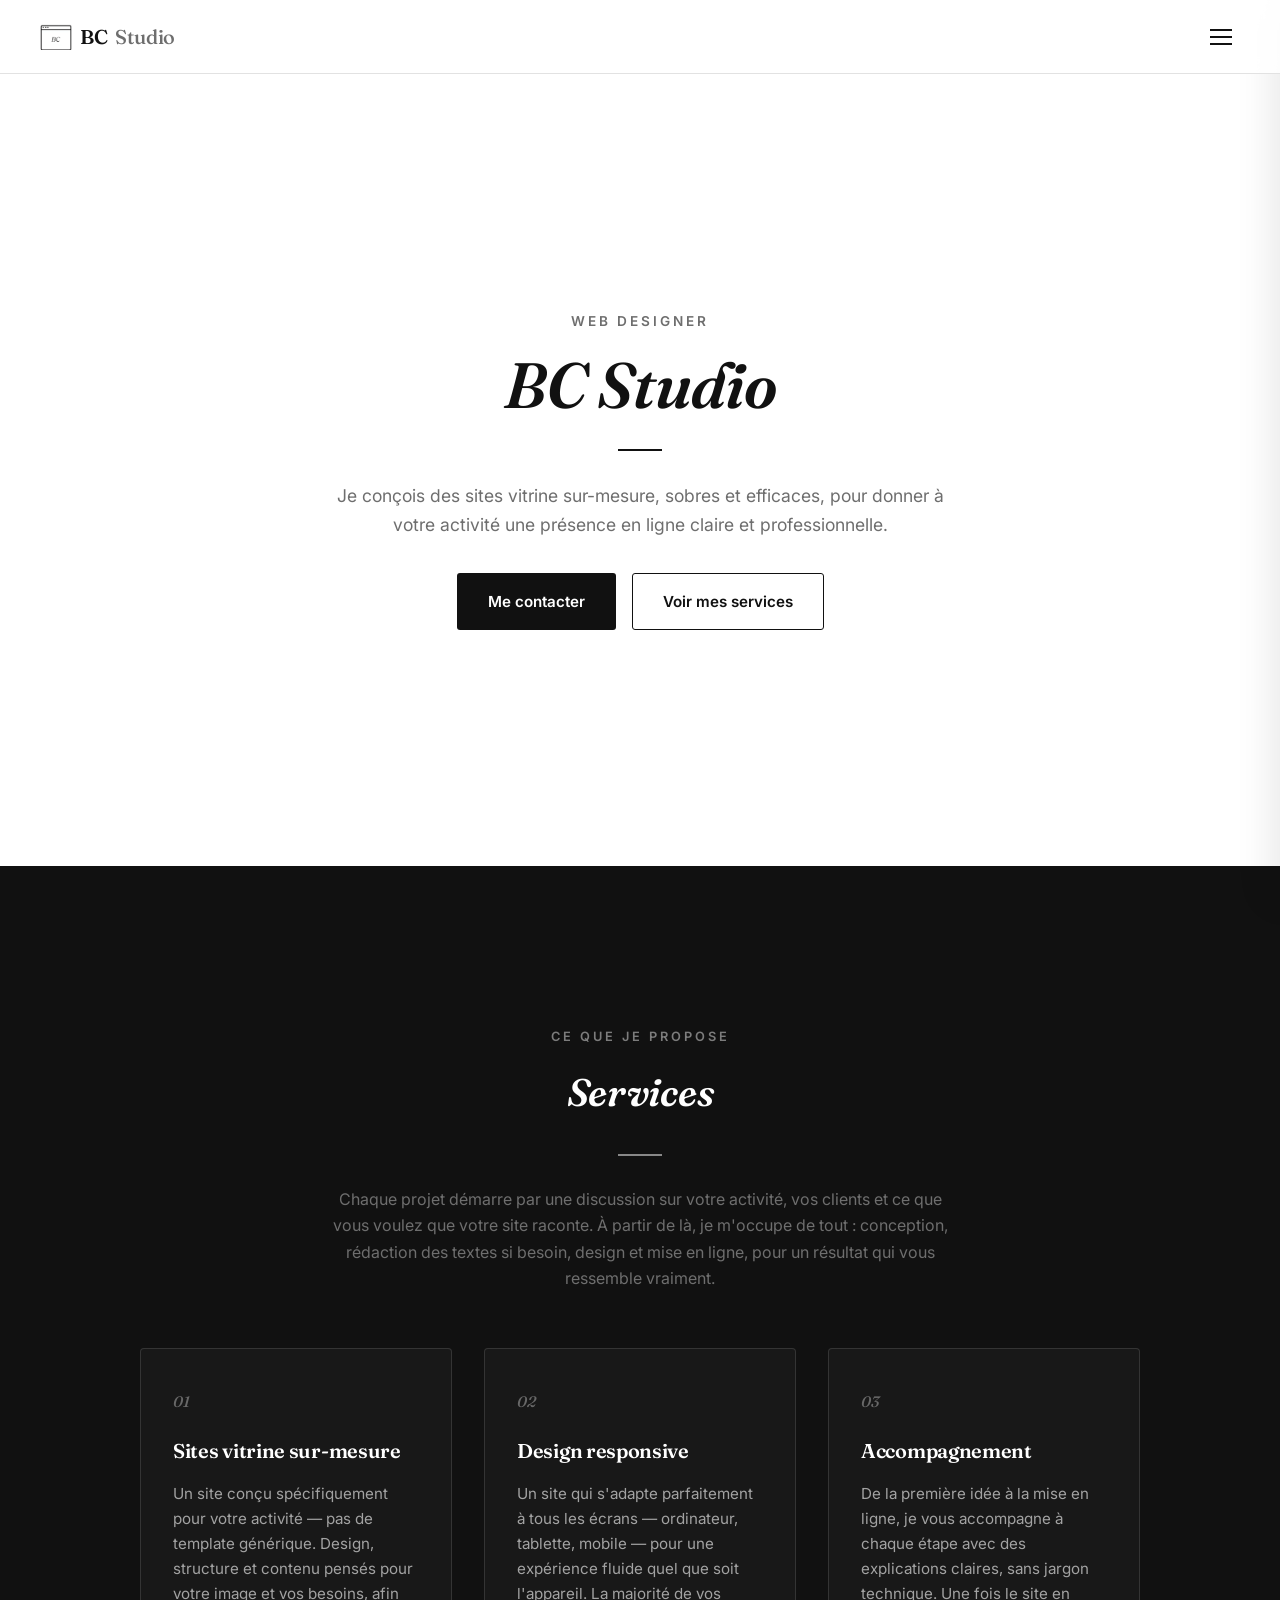
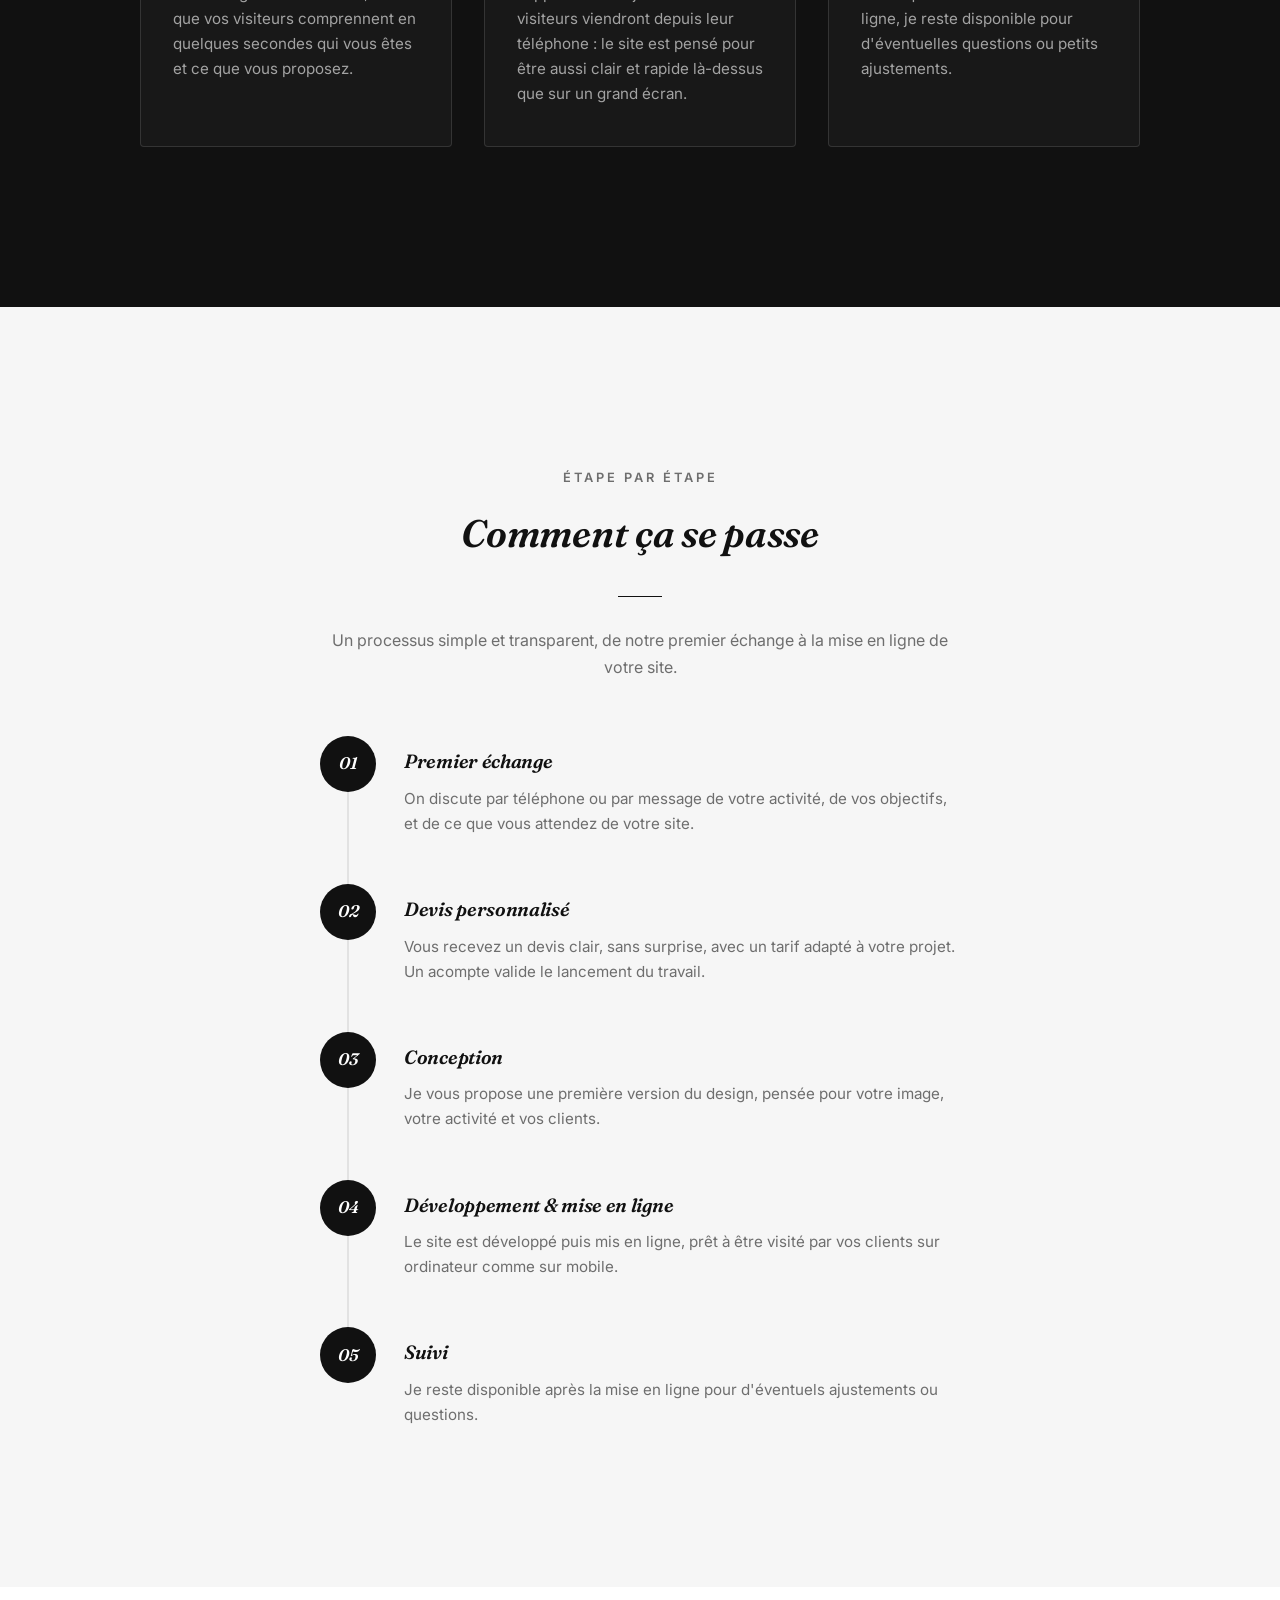
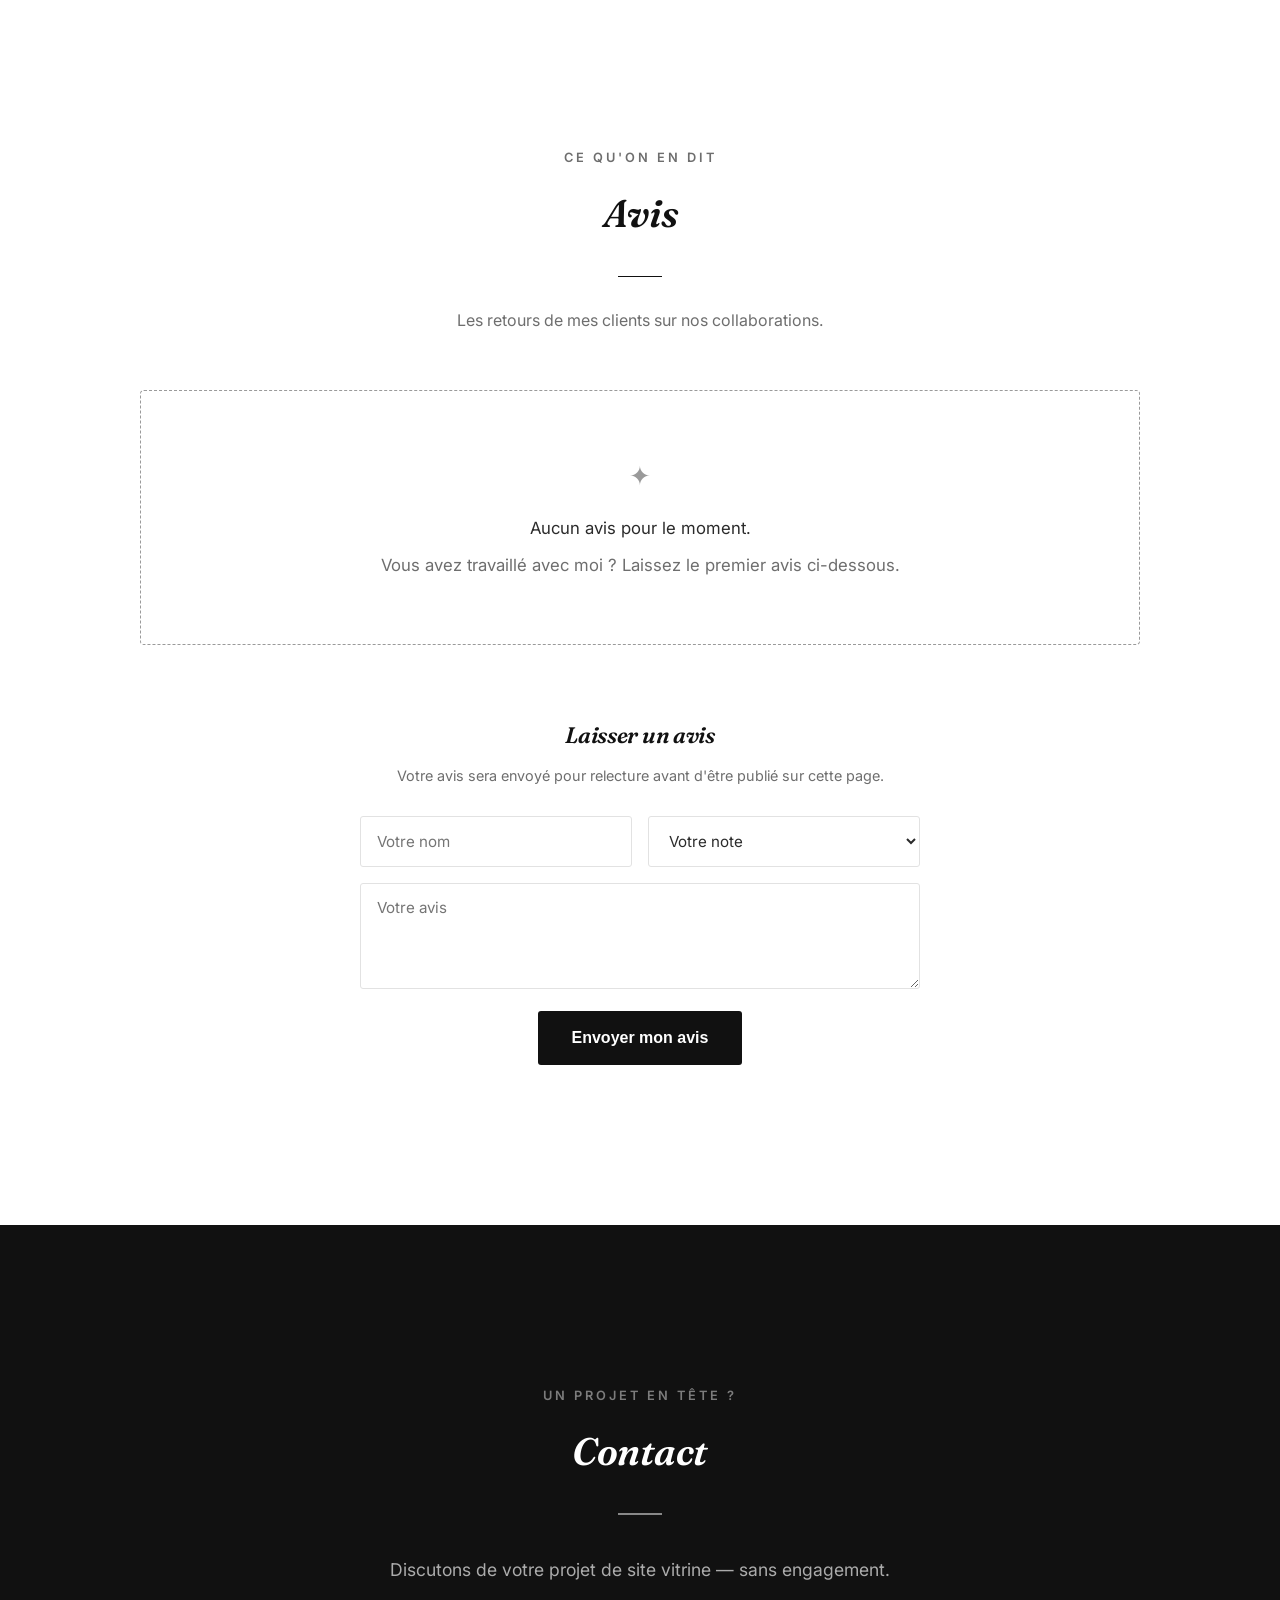
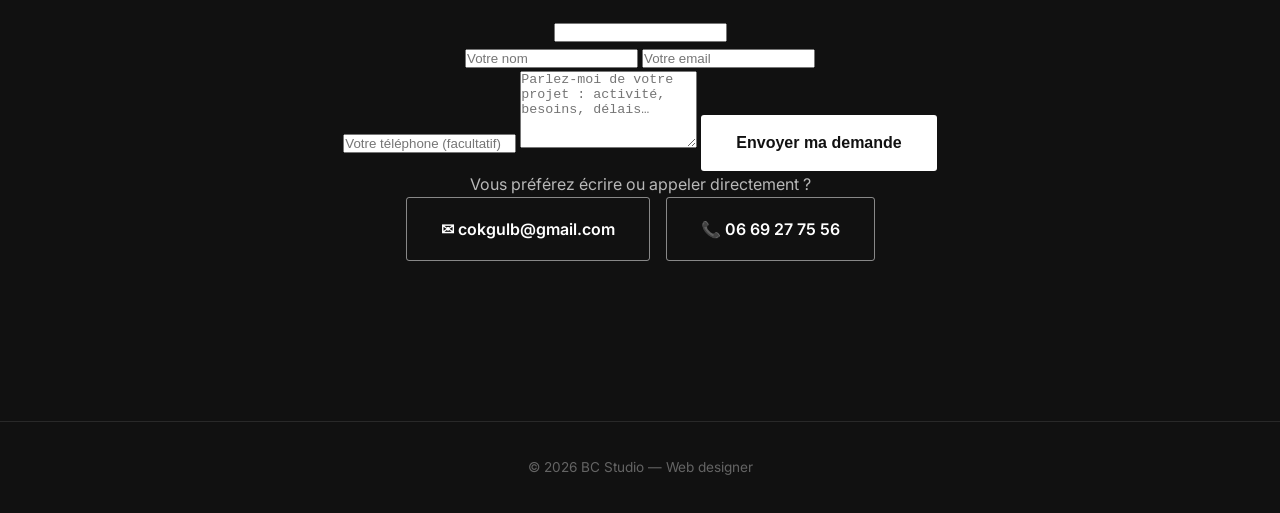
==== commit 273652c2: "Ajoute un formulaire de contact (FormSubmit)" ====
--- a/index.html
+++ b/index.html
@@ -41,7 +41,7 @@
     <div class="divider-line"></div>
     <p class="hero-text">Je conçois des sites vitrine sur-mesure, sobres et efficaces, pour donner à votre activité une présence en ligne claire et professionnelle.</p>
     <div class="hero-actions">
-      <a href="mailto:cokgulb@gmail.com" class="btn btn-primary">Me contacter</a>
+      <a href="#contact" class="btn btn-primary">Me contacter</a>
       <a href="#services" class="btn btn-outline">Voir mes services</a>
     </div>
   </div>
@@ -165,8 +165,20 @@
 
     <div class="contact-block fade-in">
       <p class="contact-text">Discutons de votre projet de site vitrine — sans engagement.</p>
+      <form class="contact-form" id="contactForm">
+        <input type="text" name="_honey" class="form-honey" tabindex="-1" autocomplete="off">
+        <div class="form-row">
+          <input type="text" name="nom" placeholder="Votre nom" required>
+          <input type="email" name="email" placeholder="Votre email" required>
+        </div>
+        <input type="tel" name="telephone" placeholder="Votre téléphone (facultatif)">
+        <textarea name="message" placeholder="Parlez-moi de votre projet : activité, besoins, délais…" rows="5" required></textarea>
+        <button type="submit" class="btn btn-primary btn-large">Envoyer ma demande</button>
+      </form>
+      <div class="form-confirmation" id="contactConfirmation"></div>
+      <p class="contact-alt">Vous préférez écrire ou appeler directement ?</p>
       <div class="contact-actions">
-        <a href="mailto:cokgulb@gmail.com" class="btn btn-primary btn-large">✉ cokgulb@gmail.com</a>
+        <a href="mailto:cokgulb@gmail.com" class="btn btn-outline btn-large">✉ cokgulb@gmail.com</a>
         <a href="tel:+33669277556" class="btn btn-outline btn-large">📞 06 69 27 75 56</a>
       </div>
     </div>
